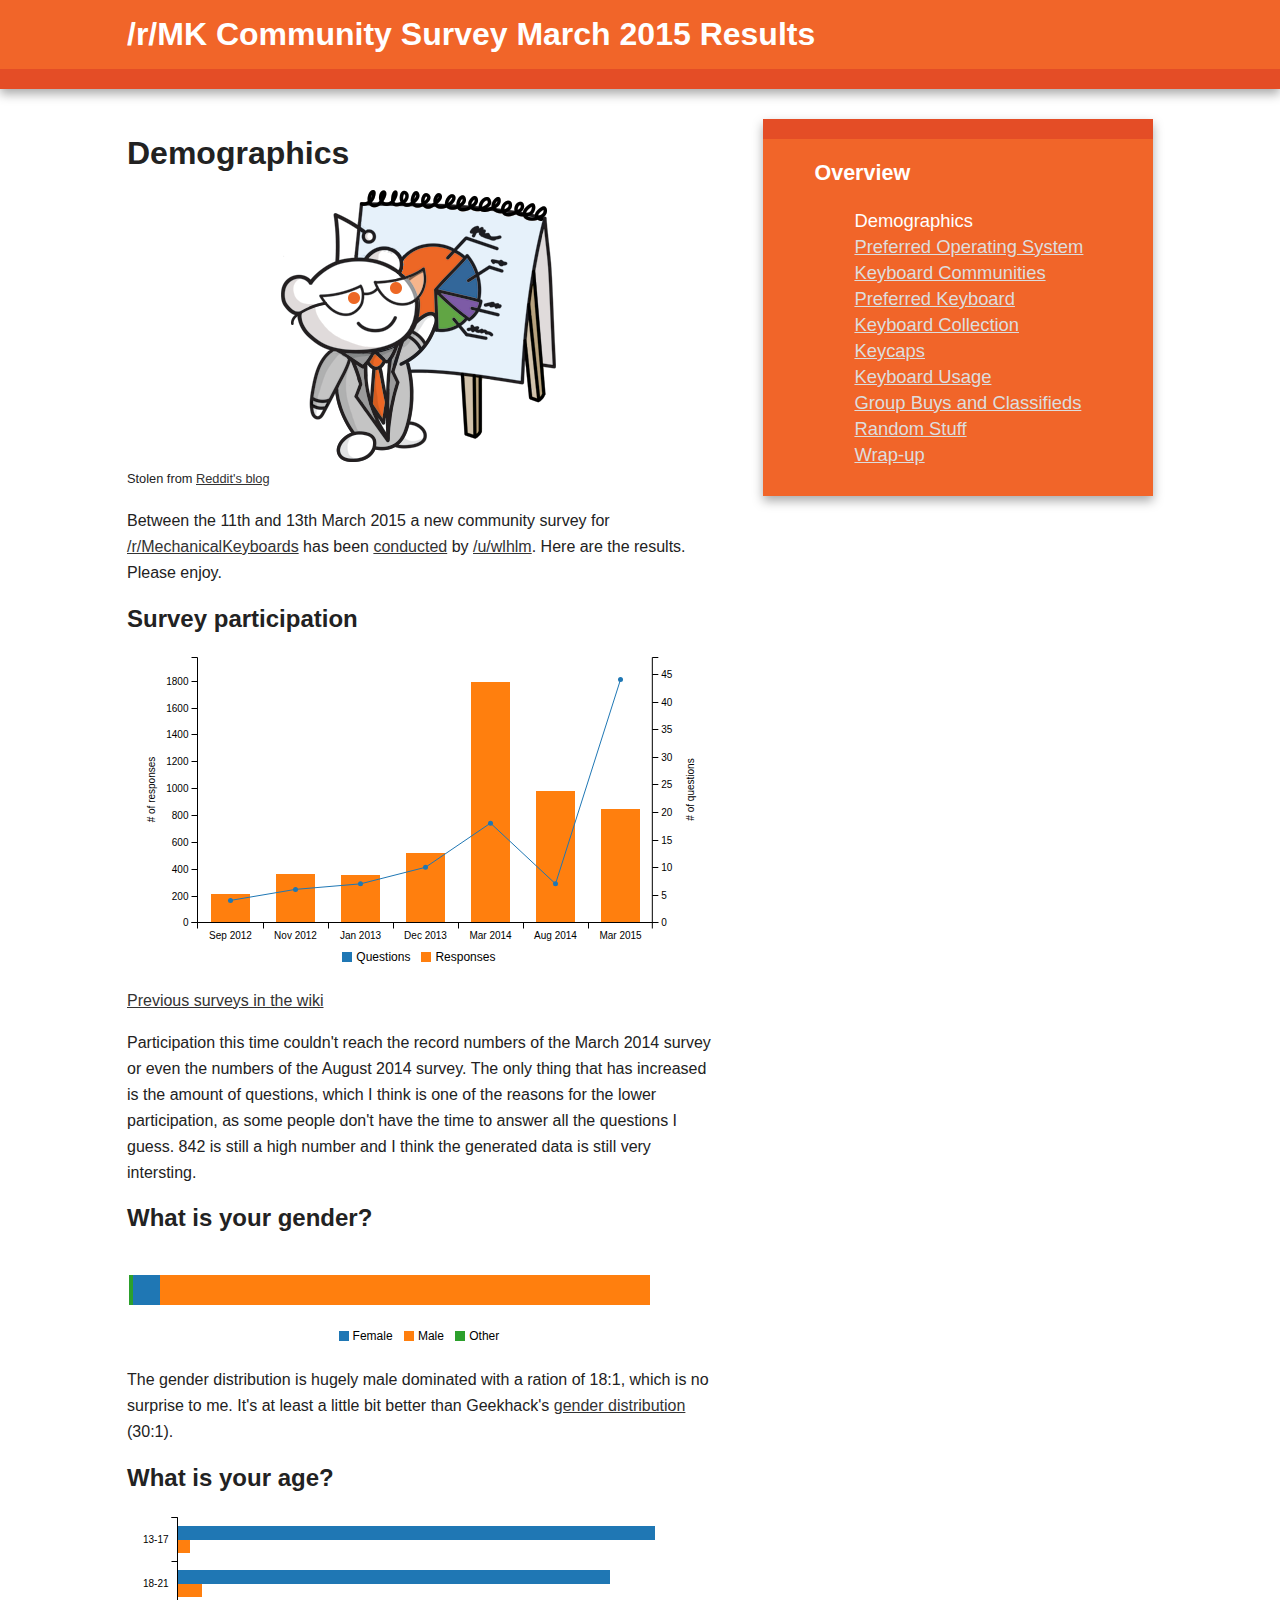
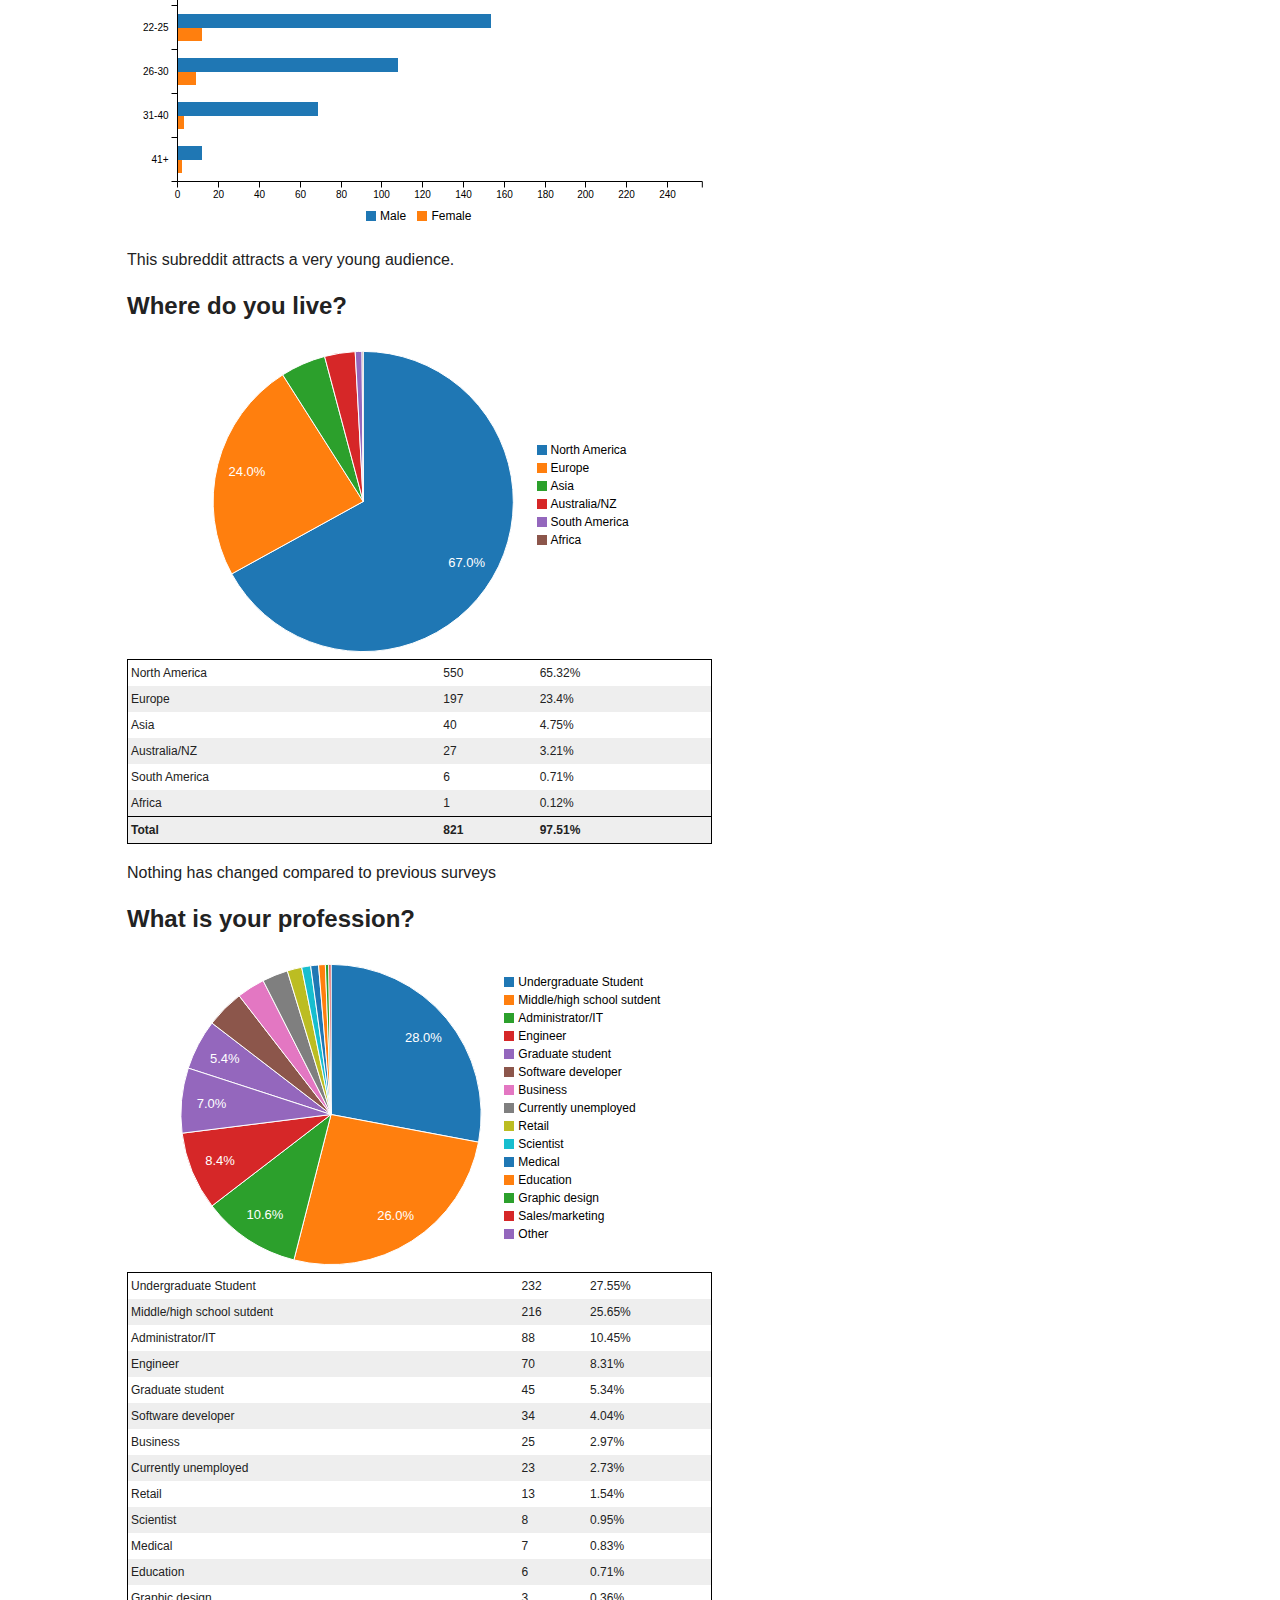
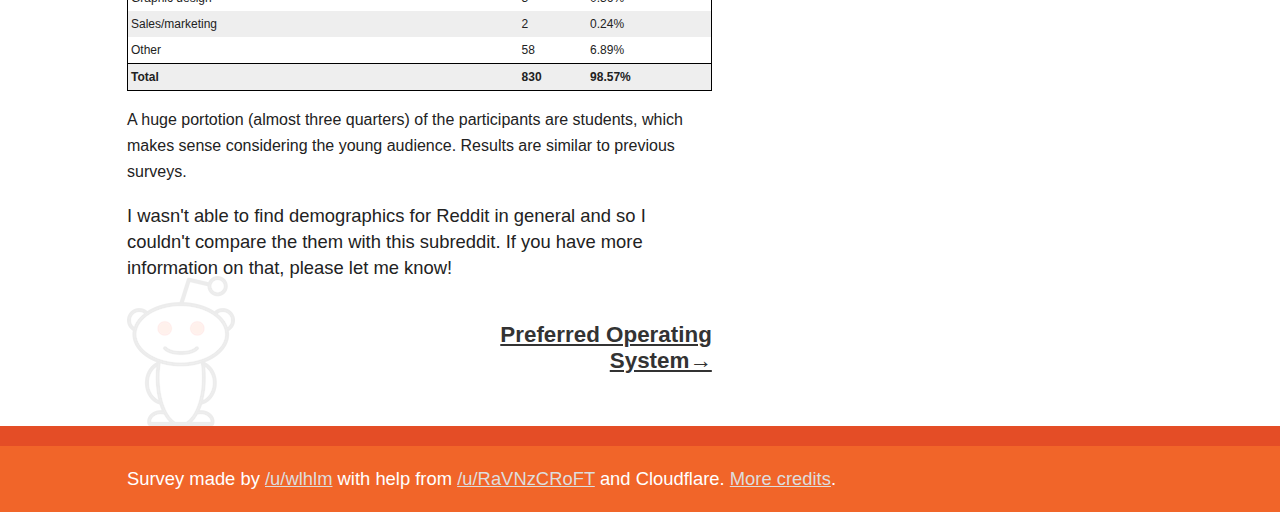
==== index.html @ 0d303335 "Demographics: Add image caption" ====
<!doctype html>
<!--[if lt IE 7]>      <html class="no-js lt-ie9 lt-ie8 lt-ie7" lang=""> <![endif]-->
<!--[if IE 7]>         <html class="no-js lt-ie9 lt-ie8" lang=""> <![endif]-->
<!--[if IE 8]>         <html class="no-js lt-ie9" lang=""> <![endif]-->
<!--[if gt IE 8]><!--> <html class="no-js" lang=""> <!--<![endif]-->
    <head>
        <meta charset="utf-8">
        <meta http-equiv="X-UA-Compatible" content="IE=edge,chrome=1">
        <title>Demographics | /r/MechanicalKeyboards Community Survey March 2015 Results</title>
        <meta name="description" content="">
        <meta name="viewport" content="width=device-width, initial-scale=1">

        <link rel="stylesheet" href="css/normalize.min.css">
        <link rel="stylesheet" href="css/main.css">
		<link rel="stylesheet" href="css/c3.css">

        <script src="js/vendor/modernizr-2.8.3-respond-1.4.2.min.js"></script>
        <script src="js/vendor/d3.min.js"></script>
        <script src="js/vendor/c3.min.js"></script>
    </head>
    <body>
        <!--[if lt IE 8]>
            <p class="browserupgrade">You are using an <strong>outdated</strong> browser. Please <a href="http://browsehappy.com/">upgrade your browser</a> to improve your experience.</p>
        <![endif]-->

        <div class="header-container">
            <header class="wrapper clearfix">
                <h1 class="title">/r/MK Community Survey March 2015 Results</h1>
 <!--               <nav>
                    <ul>
                        <li><a href="#">Demographics</a></li>
                        <li><a href="#">Preferred Operating System</a></li>
                        <li><a href="#">Keyboard Communities</a></li>
                    </ul>
					</nav>-->
            </header>
        </div>

        <div class="main-container">
            <div class="main wrapper clearfix">

                <article>
                    <header>
                        <h1>Demographics</h1>
						<img id="intro" alt="Reddit survey" src="img/survey.png" />
						<small>Stolen from <a href="http://www.redditblog.com/2014/12/help-us-make-reddit-better-by-taking.html">Reddit's blog</a></small>
						<p>Between the 11th and 13th March 2015 a new community survey for <a href="https://www.reddit.com/r/MechanicalKeyboards/">/r/MechanicalKeyboards</a> has been <a href="https://www.reddit.com/r/MechanicalKeyboards/comments/2ypwa2/march_2015_survey_who_are_the_awesome_people/">conducted</a> by <a href="https://www.reddit.com/user/wlhlm/">/u/wlhlm</a>. Here are the results. Please enjoy.
                    </header>
                    <section>
                        <h2>Survey participation</h2>
						<div id="participation"></div>
						<p><a href="https://www.reddit.com/r/MechanicalKeyboards/wiki/subscriber_polls">Previous surveys in the wiki</a></p>
						<p>Participation this time couldn't reach the record numbers of the March 2014 survey or even the numbers of the August 2014 survey. The only thing that has increased is the amount of questions, which I think is one of the reasons for the lower participation, as some people don't have the time to answer all the questions I guess. 842 is still a high number and I think the generated data is still very intersting.
                    </section>
                    <section>
						<h2>What is your gender?</h2>
						<div id="gender"></div>
						<p>The gender distribution is hugely male dominated with a ration of 18:1, which is no surprise to me. It's at least a little bit better than Geekhack's <a href="https://geekhack.org/index.php?action=stats">gender distribution</a> (30:1).</p>
					</section>
					<section>
						<h2>What is your age?</h2>
						<div id="age"></div>
						<p>This subreddit attracts a very young audience.</p>
					</section>
					<section>
						<h2>Where do you live?</h2>
						<div id="location"></div>
						<p>Nothing has changed compared to previous surveys</p>
					</section>
					</section>
						<h2>What is your profession?</h2>
						<div id="profession"></div>
						<p>A huge portotion (almost three quarters) of the participants are students, which makes sense considering the young audience. Results are similar to previous surveys.</p>
                    </section>
                    <footer>
						<p>I wasn't able to find demographics for Reddit in general and so I couldn't compare the them with this subreddit. If you have more information on that, please let me know!</p>
                    </footer>
					<div id="navigation" class="clearfix">
						<p id="navigationright"><a href="os.html">Preferred Operating System→</a></p>
					</div>
                </article>

                <aside id="side">
                    <h3>Overview</h3>
					<ul>
						<li>Demographics</li>
						<li><a href="os.html">Preferred Operating System</a></li>
						<li><a href="communities.html">Keyboard Communities</a></li>
						<li><a href="kb.html">Preferred Keyboard</a></li>
						<li><a href="collection.html">Keyboard Collection</a></li>
						<li><a href="caps.html">Keycaps</a></li>
						<li><a href="usage.html">Keyboard Usage</a></li>
						<li><a href="gb.html">Group Buys and Classifieds</a></li>
						<li><a href="stuff.html">Random Stuff</a></li>
						<li><a href="wrap.html">Wrap-up</a></li>
					</ul>
                </aside>

            </div> <!-- #main -->
        </div> <!-- #main-container -->

        <div class="footer-container">
            <footer class="wrapper">
				Survey made by <a href="https://www.reddit.com/user/wlhlm">/u/wlhlm</a> with help from <a href="https://www.reddit.com/user/RaVNzCRoFT">/u/RaVNzCRoFT</a> and Cloudflare. <a href="wrap.html">More credits</a>.
            </footer>
        </div>

        <script src="//ajax.googleapis.com/ajax/libs/jquery/1.11.2/jquery.min.js"></script>
        <script>window.jQuery || document.write('<script src="js/vendor/jquery-1.11.2.min.js"><\/script>')</script>

        <script src="js/main.js"></script>
		<script>
var participation_data = [
	['Questions', 4, 6, 7, 10, 18, 7, 44],
	['Responses', 210, 364, 354, 517, 1793, 980, 842]
];

var participation = add_chart("#participation", {
	data: {
		columns: participation_data,
		axes: {
			Questions: 'y2'
		},
		types: {
			Responses: 'bar'
		}
	},
	axis: {
		x: {
			type: 'category',
			categories: ['Sep 2012', 'Nov 2012', 'Jan 2013', 'Dec 2013', 'Mar 2014', 'Aug 2014', 'Mar 2015']
		},
		y: {
			label: {
				text: '# of responses',
				position: 'outer-middle'
			}
		},
		y2: {
			show: true,
			label: {
				text: '# of questions',
				position: 'outer-middle'
			}
		}
	}
}, false);

var gender_data = [
	['Female', 44],
	['Male', 790],
	['Other', 7]
];

var gender = add_chart("#gender", {
	data: {
		columns: gender_data,
		type: 'bar',
		groups: [
			['Female', 'Male', 'Other']
		]
	},
	axis: {
		rotated: true,
		x: {
			show: false
		},
		y: {
			show: false
		}
	},
	bar: {
		width: 30
	},
	size: {
		height: 100
	}
}, false);

var age = add_chart("#age", {
	bindto: '#age',
	data: {
		columns: [
			['Male', 234, 212, 154, 108, 69, 12],
			['Female', 6, 12, 12, 9, 3, 2]
		],
		type: 'bar'
	},
	axis: {
		rotated: true,
		x: {
			type: 'category',
			categories: ['13-17', '18-21', '22-25', '26-30', '31-40', '41+']
		}
	},
}, false);

var local_data = [
	['North America', 550],
	['Europe', 197],
	['Asia', 40],
	['Australia/NZ', 27],
	['South America', 6],
	['Africa', 1]
];

var local = add_chart("#location", {
	data: {
		columns: local_data,
		type: 'pie'
	},
	legend: {
		position: 'right'
	},
}, true);

var profession_data = [
	['Undergraduate Student', 232],
	['Middle/high school sutdent', 216],
	['Administrator/IT', 88],
	['Engineer', 70],
	['Graduate student', 45],
	['Software developer', 34],
	['Business', 25],
	['Currently unemployed', 23],
	['Retail', 13],
	['Scientist', 8],
	['Medical', 7],
	['Education', 6],
	['Graphic design', 3],
	['Sales/marketing', 2],
	['Other', 58]
];

var profession = add_chart("#profession", {
	data: {
		columns: profession_data,
		type: 'pie'
	},
	legend: {
		position: 'right'
	}
}, true);
		</script>
    </body>
</html>
---- css/main.css ----
/*! HTML5 Boilerplate v5.0 | MIT License | http://h5bp.com/ */

html {
    color: #222;
    font-size: 1em;
    line-height: 1.4;
}

::-moz-selection {
    background: #b3d4fc;
    text-shadow: none;
}

::selection {
    background: #b3d4fc;
    text-shadow: none;
}

hr {
    display: block;
    height: 1px;
    border: 0;
    border-top: 1px solid #ccc;
    margin: 1em 0;
    padding: 0;
}

audio,
canvas,
iframe,
img,
svg,
video {
    vertical-align: middle;
}

fieldset {
    border: 0;
    margin: 0;
    padding: 0;
}

textarea {
    resize: vertical;
}

.browserupgrade {
    margin: 0.2em 0;
    background: #ccc;
    color: #000;
    padding: 0.2em 0;
}


/* ===== Initializr Styles ==================================================
   Author: Jonathan Verrecchia - verekia.com/initializr/responsive-template
   ========================================================================== */

body {
    font: 16px/26px Helvetica, Helvetica Neue, Arial;
}

.wrapper {
    width: 90%;
    margin: 0 5%;
}

/* ===================
    ALL: Orange Theme
   =================== */

.header-container {
    border-bottom: 20px solid #e44d26;
}

.footer-container,
.main aside {
    border-top: 20px solid #e44d26;
}

.header-container,
.footer-container,
.main aside {
    background: #f16529;
}

.title {
    color: white;
}

/* ==============
    MOBILE: Menu
   ============== */

nav ul {
    margin: 0;
    padding: 0;
    list-style-type: none;
}

nav a {
    display: block;
    margin-bottom: 10px;
    padding: 15px 0;

    text-align: center;
    text-decoration: none;
    font-weight: bold;

    color: white;
    background: #e44d26;
}

nav a:hover,
nav a:visited {
    color: white;
}

nav a:hover {
    text-decoration: underline;
}

/* ==============
    MOBILE: Main
   ============== */

.main {
    padding: 30px 0;
}

.main article h1 {
    font-size: 2em;
}

.main aside {
    color: white;
    padding: 0px 5% 10px;
}

.footer-container footer {
    color: white;
    padding: 20px 0;
}

/* ===============
    ALL: IE Fixes
   =============== */

.ie7 .title {
    padding-top: 20px;
}

/* ==========================================================================
   Author's custom styles
   ========================================================================== */

.legendtbl {
	width: 100%;
	border: 1px #000000 solid;
}

.legendtbl td {
	padding: 0px 3px;
}

.legendtbl tr:nth-child(even) {
	background-color: #eeeeee;
}

.legendtbl tr:hover {
	background-color: #B0B7FF;
}

.legendtbl tr:last-child {
	background-color: #eeeeee;
	border-top: 1px #000000 solid;
	font-weight: bold;
}

.legendtbl tr {
	background-size: 10px 10px;
}

aside a:link, footer a:link, aside a:visited, footer a:visited {
	color: #dddddd;
}

aside a:hover, footer a:hover, aside a:active, footer a:active {
	color: #cccccc;
}

aside a:focus, footer a:focus {
	color: #ff0000;
}

aside, footer {
	font-size: 115%;
}

a:link {
	color: #333333;
}

a:focus {
	color #ff0000;
}

#navigationleft {
	float: left;
	width: 50%;
	text-align: left;
}

#navigationright {
	float: right;
	width: 50%;
	text-align: right;
}

#navigation {
	font-weight: bold;
	font-size: 140%;
}

.main {
	background-image: url(../img/snoo.png);
	background-repeat: no-repeat;
	background-position: left bottom;
}

#mon {
	background-image: url(../img/doge.png);
}

img {
	width: 100%;
}

img#intro {
	width: auto;
	display: block;
	margin-left: auto;
	margin-right: auto;
}

/* ==========================================================================
   Media Queries
   ========================================================================== */

@media only screen and (min-width: 480px) {

/* ====================
    INTERMEDIATE: Menu
   ==================== */

    nav a {
        float: left;
        width: 27%;
        margin: 0 1.7%;
        padding: 25px 2%;
        margin-bottom: 0;
    }

    nav li:first-child a {
        margin-left: 0;
    }

    nav li:last-child a {
        margin-right: 0;
    }

/* ========================
    INTERMEDIATE: IE Fixes
   ======================== */

    nav ul li {
        display: inline;
    }

    .oldie nav a {
        margin: 0 0.7%;
    }
}

@media only screen and (min-width: 768px) {

/* ====================
    WIDE: CSS3 Effects
   ==================== */

    .header-container,
    .main aside {
        -webkit-box-shadow: 0 5px 10px #aaa;
           -moz-box-shadow: 0 5px 10px #aaa;
                box-shadow: 0 5px 10px #aaa;
    }

/* ============
    WIDE: Menu
   ============ */

    .title {
        float: left;
    }

    nav {
        float: right;
        width: 38%;
    }

/* ============
    WIDE: Main
   ============ */

    .main article {
        float: left;
        width: 57%;
    }

    .main aside {
        float: right;
        width: 28%;
    }
}

@media only screen and (min-width: 1140px) {

/* ===============
    Maximal Width
   =============== */

    .wrapper {
        width: 1026px; /* 1140px - 10% for margins */
        margin: 0 auto;
    }
}

/* ==========================================================================
   Helper classes
   ========================================================================== */

.hidden {
    display: none !important;
    visibility: hidden;
}

.visuallyhidden {
    border: 0;
    clip: rect(0 0 0 0);
    height: 1px;
    margin: -1px;
    overflow: hidden;
    padding: 0;
    position: absolute;
    width: 1px;
}

.visuallyhidden.focusable:active,
.visuallyhidden.focusable:focus {
    clip: auto;
    height: auto;
    margin: 0;
    overflow: visible;
    position: static;
    width: auto;
}

.invisible {
    visibility: hidden;
}

.clearfix:before,
.clearfix:after {
    content: " ";
    display: table;
}

.clearfix:after {
    clear: both;
}

.clearfix {
    *zoom: 1;
}

aside li {
	list-style-type: none;
}

/* ==========================================================================
   Print styles
   ========================================================================== */

@media print {
    *,
    *:before,
    *:after {
        background: transparent !important;
        color: #000 !important;
        box-shadow: none !important;
        text-shadow: none !important;
    }

    a,
    a:visited {
        text-decoration: underline;
    }

    a[href]:after {
        content: " (" attr(href) ")";
    }

    abbr[title]:after {
        content: " (" attr(title) ")";
    }

    a[href^="#"]:after,
    a[href^="javascript:"]:after {
        content: "";
    }

    pre,
    blockquote {
        border: 1px solid #999;
        page-break-inside: avoid;
    }

    thead {
        display: table-header-group;
    }

    tr,
    img {
        page-break-inside: avoid;
    }

    img {
        max-width: 100% !important;
    }

    p,
    h2,
    h3 {
        orphans: 3;
        widows: 3;
    }

    h2,
    h3 {
        page-break-after: avoid;
    }
}
---- css/c3.css ----
/*-- Chart --*/
.c3 svg {
  font: 10px sans-serif; }

.c3 path, .c3 line {
  fill: none;
  stroke: #000; }

.c3 text {
  -webkit-user-select: none;
  -moz-user-select: none;
  user-select: none; }

.c3-legend-item-tile, .c3-xgrid-focus, .c3-ygrid, .c3-event-rect, .c3-bars path {
  shape-rendering: crispEdges; }

.c3-chart-arc path {
  stroke: #fff; }

.c3-chart-arc text {
  fill: #fff;
  font-size: 13px; }

/*-- Axis --*/
/*-- Grid --*/
.c3-grid line {
  stroke: #aaa; }

.c3-grid text {
  fill: #aaa; }

.c3-xgrid, .c3-ygrid {
  stroke-dasharray: 3 3; }

/*-- Text on Chart --*/
.c3-text.c3-empty {
  fill: #808080;
  font-size: 2em; }

/*-- Line --*/
.c3-line {
  stroke-width: 1px; }

/*-- Point --*/
.c3-circle._expanded_ {
  stroke-width: 1px;
  stroke: white; }

.c3-selected-circle {
  fill: white;
  stroke-width: 2px; }

/*-- Bar --*/
.c3-bar {
  stroke-width: 0; }

.c3-bar._expanded_ {
  fill-opacity: 0.75; }

/*-- Focus --*/
.c3-target.c3-focused {
  opacity: 1; }

.c3-target.c3-focused path.c3-line, .c3-target.c3-focused path.c3-step {
  stroke-width: 2px; }

.c3-target.c3-defocused {
  opacity: 0.3 !important; }

/*-- Region --*/
.c3-region {
  fill: steelblue;
  fill-opacity: 0.1; }

/*-- Brush --*/
.c3-brush .extent {
  fill-opacity: 0.1; }

/*-- Select - Drag --*/
/*-- Legend --*/
.c3-legend-item {
  font-size: 12px; }

.c3-legend-item-hidden {
  opacity: 0.15; }

.c3-legend-background {
  opacity: 0.75;
  fill: white;
  stroke: lightgray;
  stroke-width: 1; }

/*-- Tooltip --*/
.c3-tooltip-container {
  z-index: 10; }

.c3-tooltip {
  border-collapse: collapse;
  border-spacing: 0;
  background-color: #fff;
  empty-cells: show;
  -webkit-box-shadow: 7px 7px 12px -9px #777777;
  -moz-box-shadow: 7px 7px 12px -9px #777777;
  box-shadow: 7px 7px 12px -9px #777777;
  opacity: 0.9; }

.c3-tooltip tr {
  border: 1px solid #CCC; }

.c3-tooltip th {
  background-color: #aaa;
  font-size: 14px;
  padding: 2px 5px;
  text-align: left;
  color: #FFF; }

.c3-tooltip td {
  font-size: 13px;
  padding: 3px 6px;
  background-color: #fff;
  border-left: 1px dotted #999; }

.c3-tooltip td > span {
  display: inline-block;
  width: 10px;
  height: 10px;
  margin-right: 6px; }

.c3-tooltip td.value {
  text-align: right; }

/*-- Area --*/
.c3-area {
  stroke-width: 0;
  opacity: 0.2; }

/*-- Arc --*/
.c3-chart-arcs-title {
  dominant-baseline: middle;
  font-size: 1.3em; }

.c3-chart-arcs .c3-chart-arcs-background {
  fill: #e0e0e0;
  stroke: none; }

.c3-chart-arcs .c3-chart-arcs-gauge-unit {
  fill: #000;
  font-size: 16px; }

.c3-chart-arcs .c3-chart-arcs-gauge-max {
  fill: #777; }

.c3-chart-arcs .c3-chart-arcs-gauge-min {
  fill: #777; }

.c3-chart-arc .c3-gauge-value {
  fill: #000;
  /*  font-size: 28px !important;*/ }
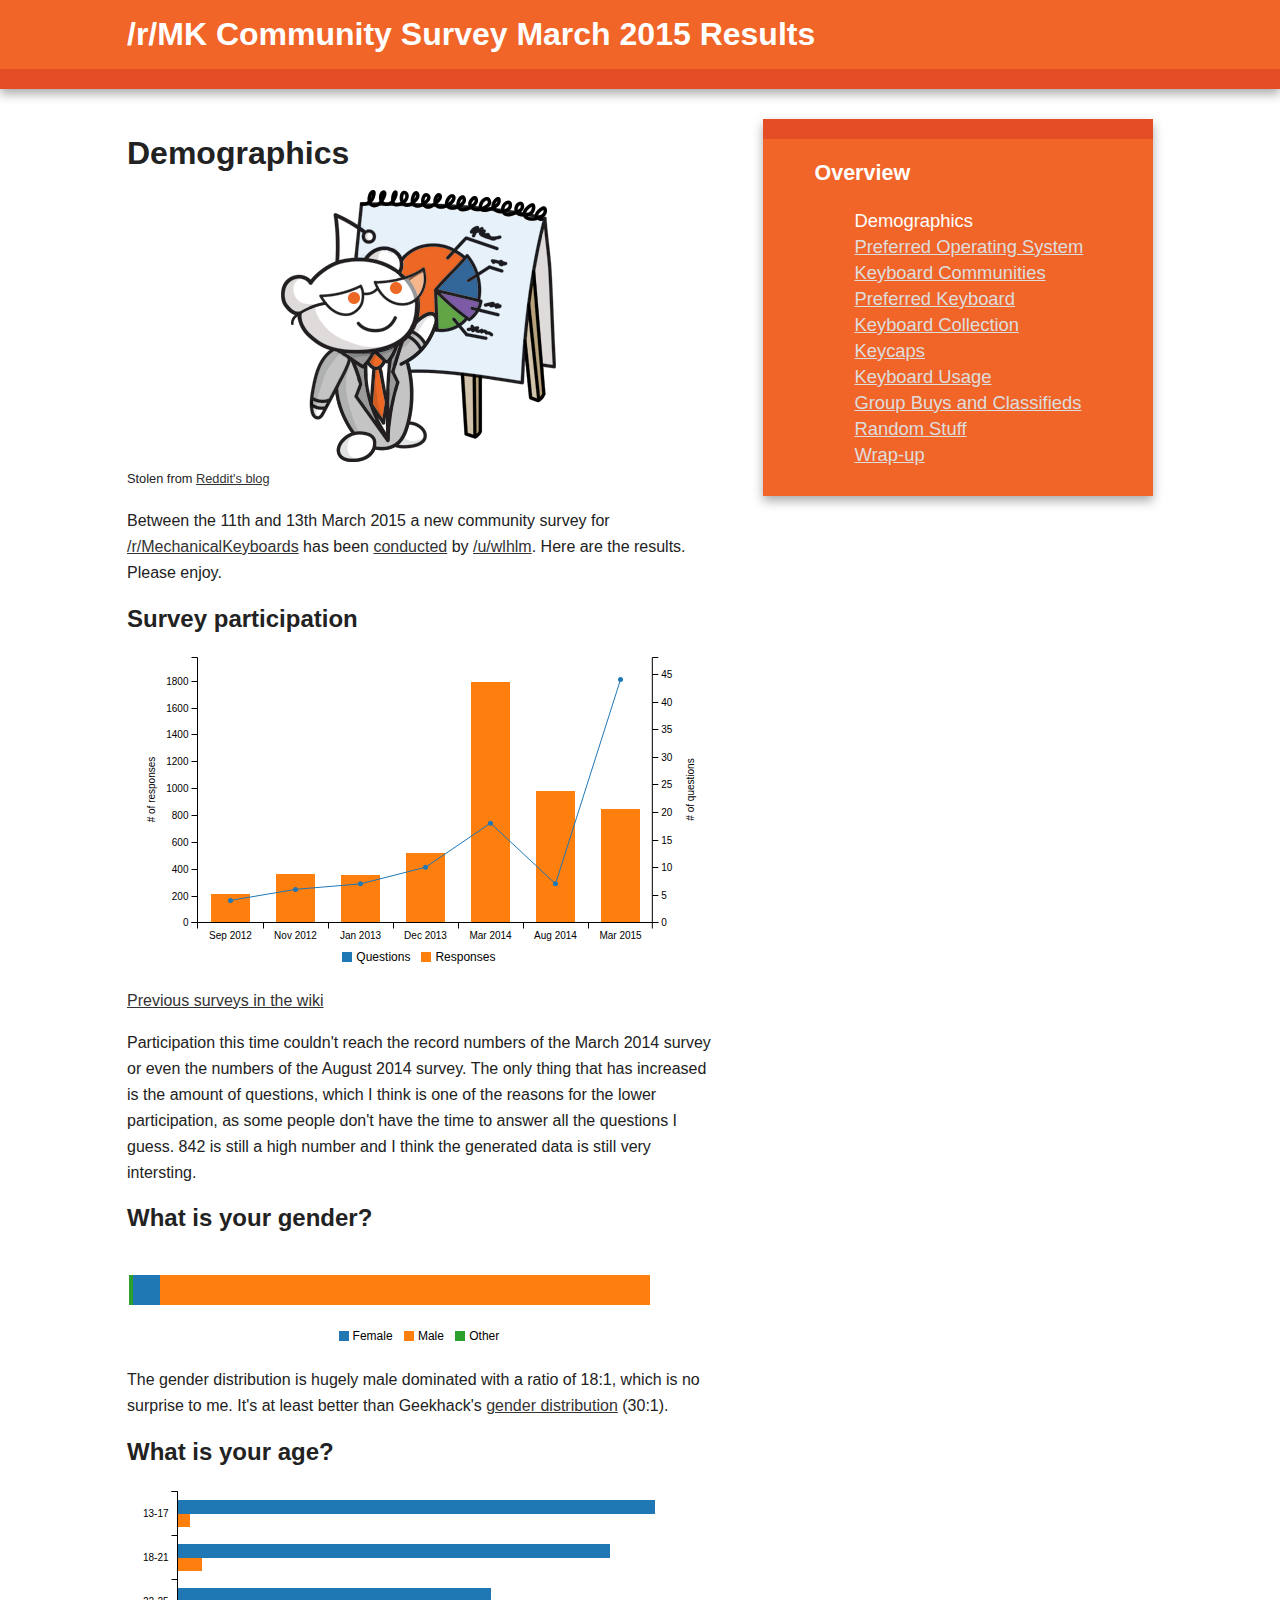
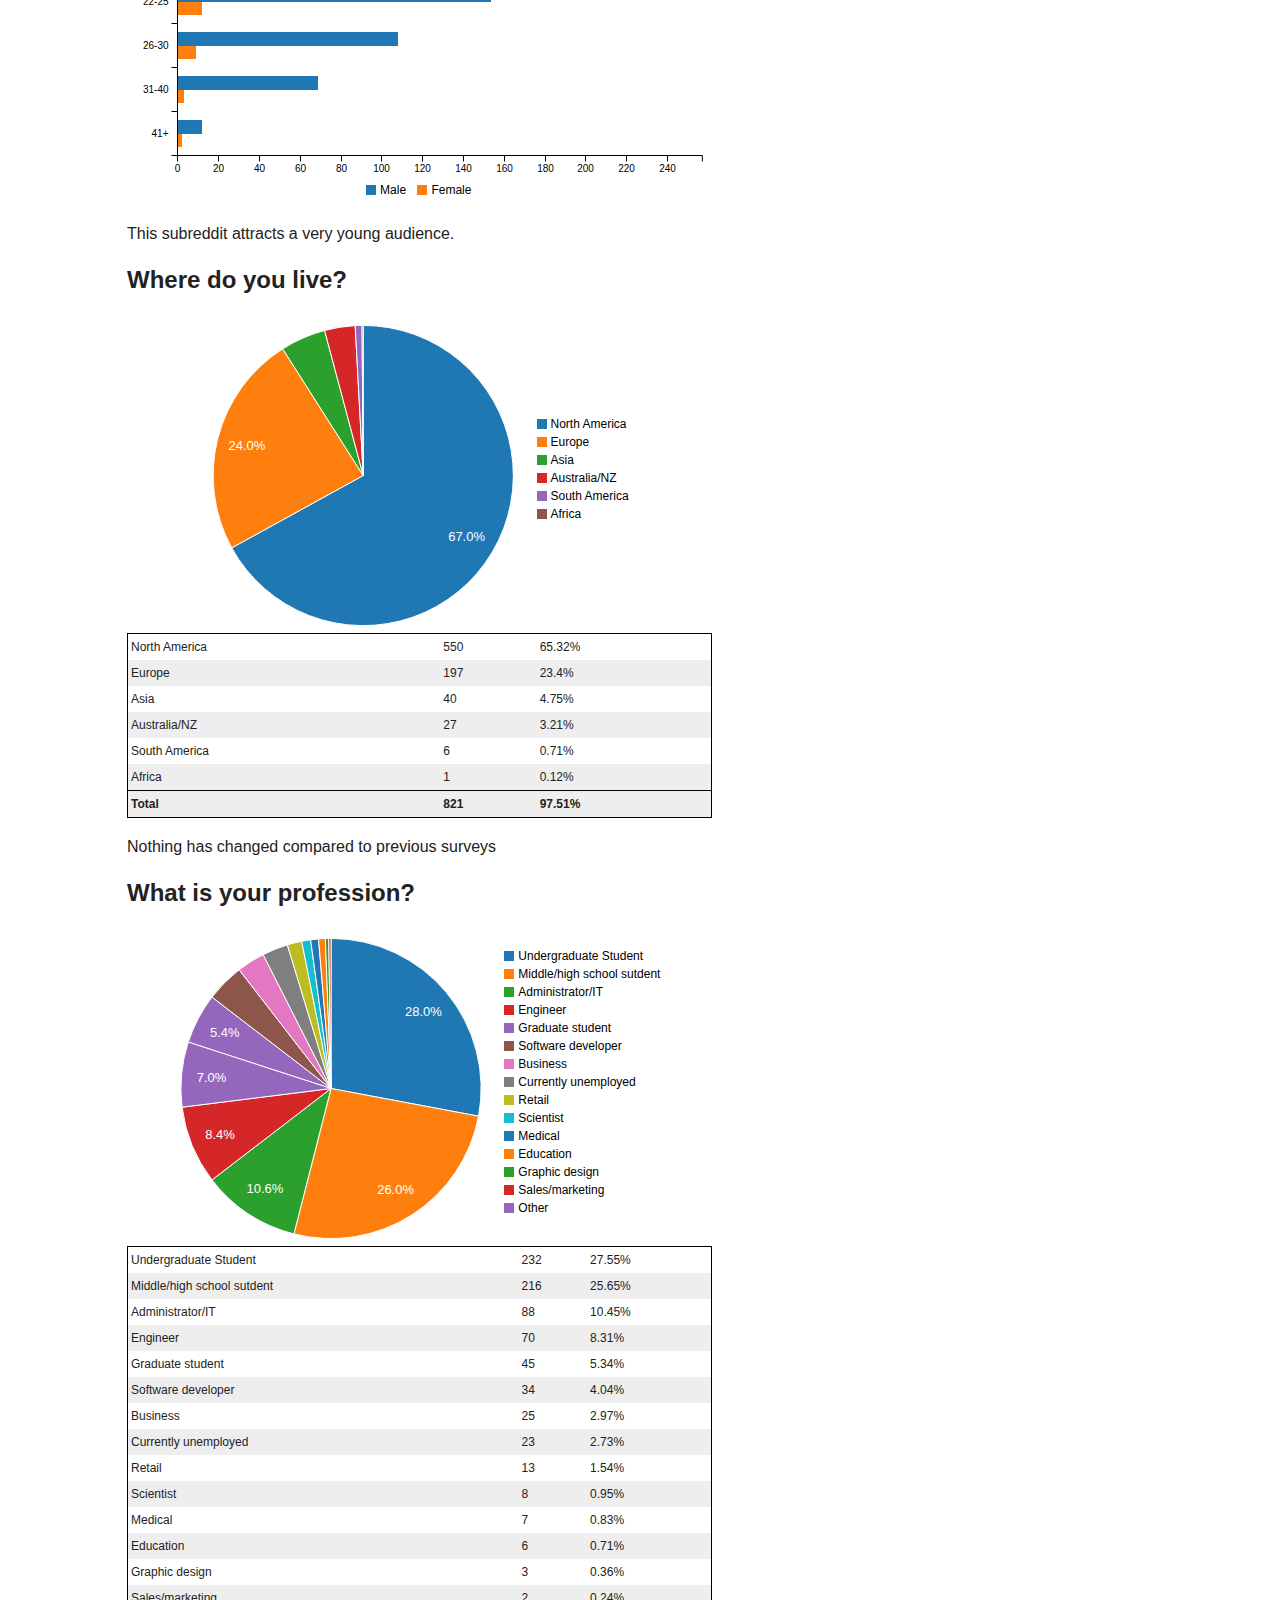
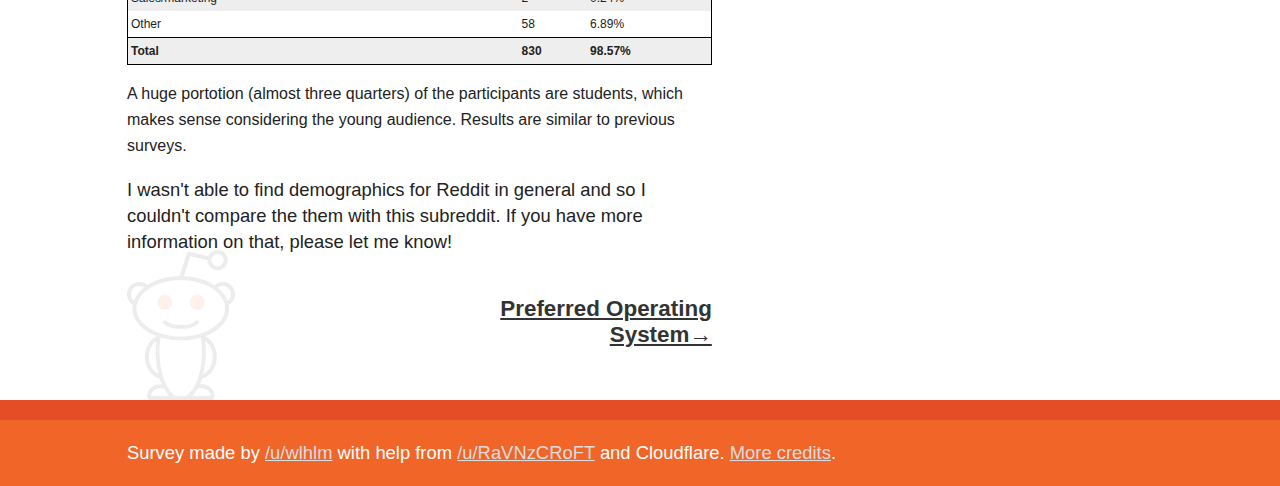
==== commit cb70af90: "Demographics: Fix typo" ====
--- a/index.html
+++ b/index.html
@@ -55,7 +55,7 @@
                     <section>
 						<h2>What is your gender?</h2>
 						<div id="gender"></div>
-						<p>The gender distribution is hugely male dominated with a ration of 18:1, which is no surprise to me. It's at least a little bit better than Geekhack's <a href="https://geekhack.org/index.php?action=stats">gender distribution</a> (30:1).</p>
+						<p>The gender distribution is hugely male dominated with a ratio of 18:1, which is no surprise to me. It's at least better than Geekhack's <a href="https://geekhack.org/index.php?action=stats">gender distribution</a> (30:1).</p>
 					</section>
 					<section>
 						<h2>What is your age?</h2>
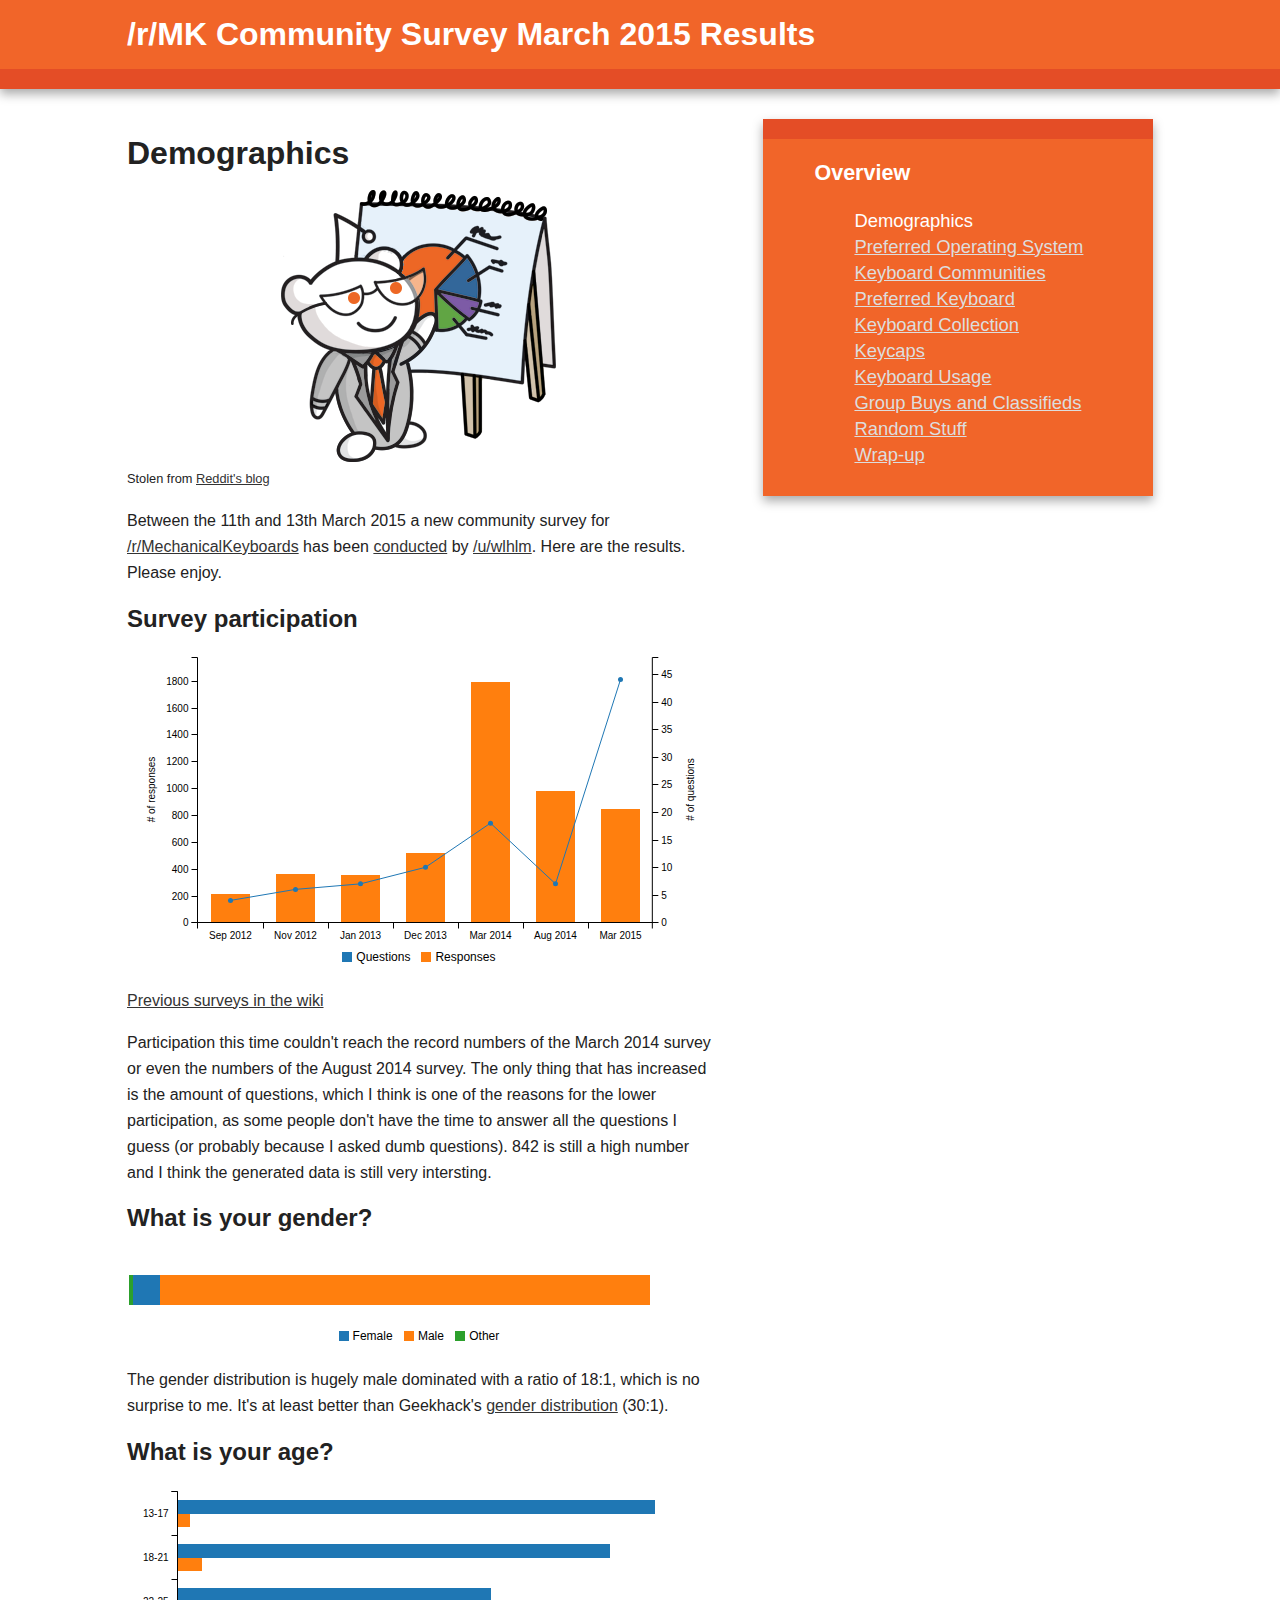
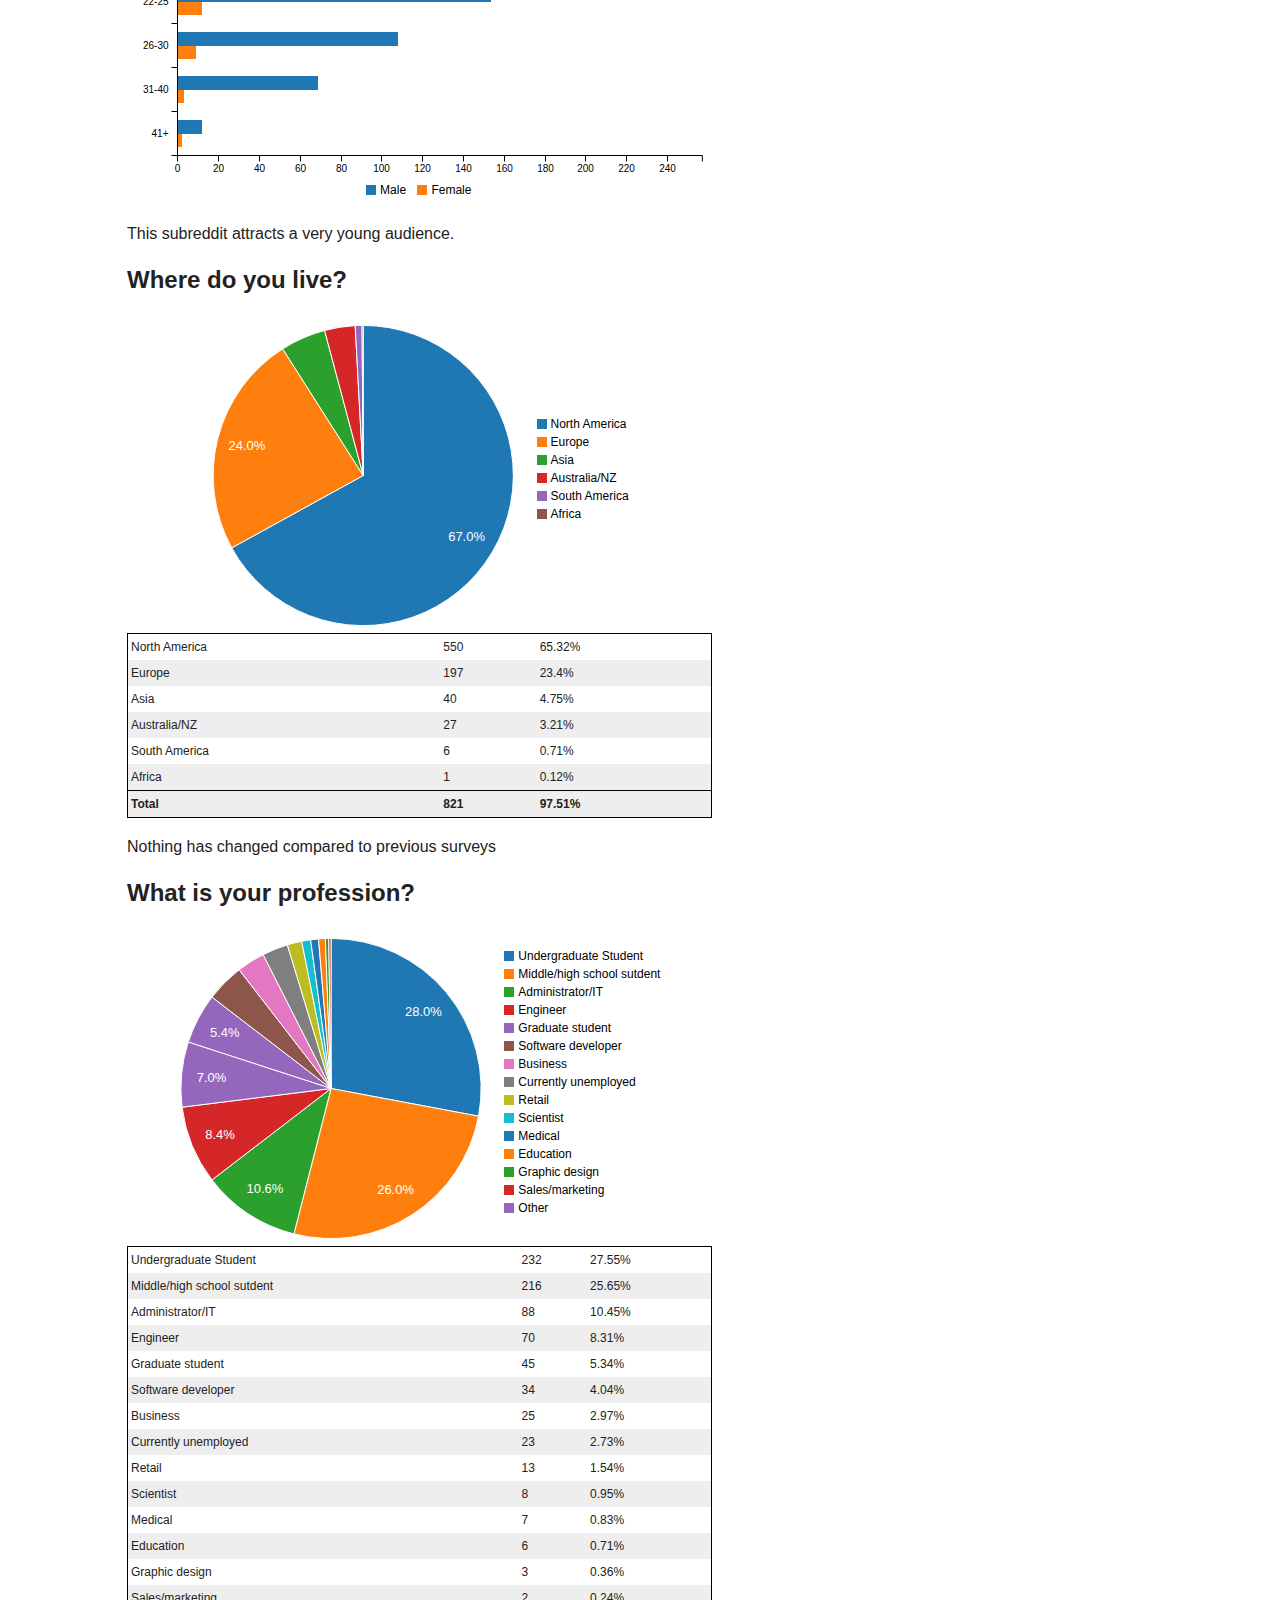
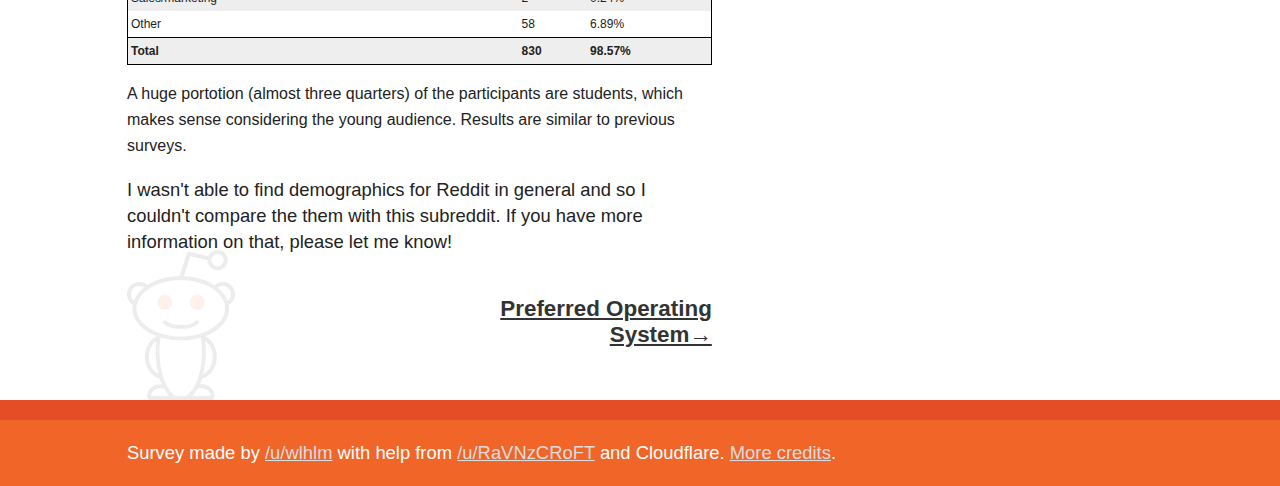
==== commit 3446cbfd: "Demographics: Add comment" ====
--- a/index.html
+++ b/index.html
@@ -50,7 +50,7 @@
                         <h2>Survey participation</h2>
 						<div id="participation"></div>
 						<p><a href="https://www.reddit.com/r/MechanicalKeyboards/wiki/subscriber_polls">Previous surveys in the wiki</a></p>
-						<p>Participation this time couldn't reach the record numbers of the March 2014 survey or even the numbers of the August 2014 survey. The only thing that has increased is the amount of questions, which I think is one of the reasons for the lower participation, as some people don't have the time to answer all the questions I guess. 842 is still a high number and I think the generated data is still very intersting.
+						<p>Participation this time couldn't reach the record numbers of the March 2014 survey or even the numbers of the August 2014 survey. The only thing that has increased is the amount of questions, which I think is one of the reasons for the lower participation, as some people don't have the time to answer all the questions I guess (or probably because I asked dumb questions). 842 is still a high number and I think the generated data is still very intersting.
                     </section>
                     <section>
 						<h2>What is your gender?</h2>
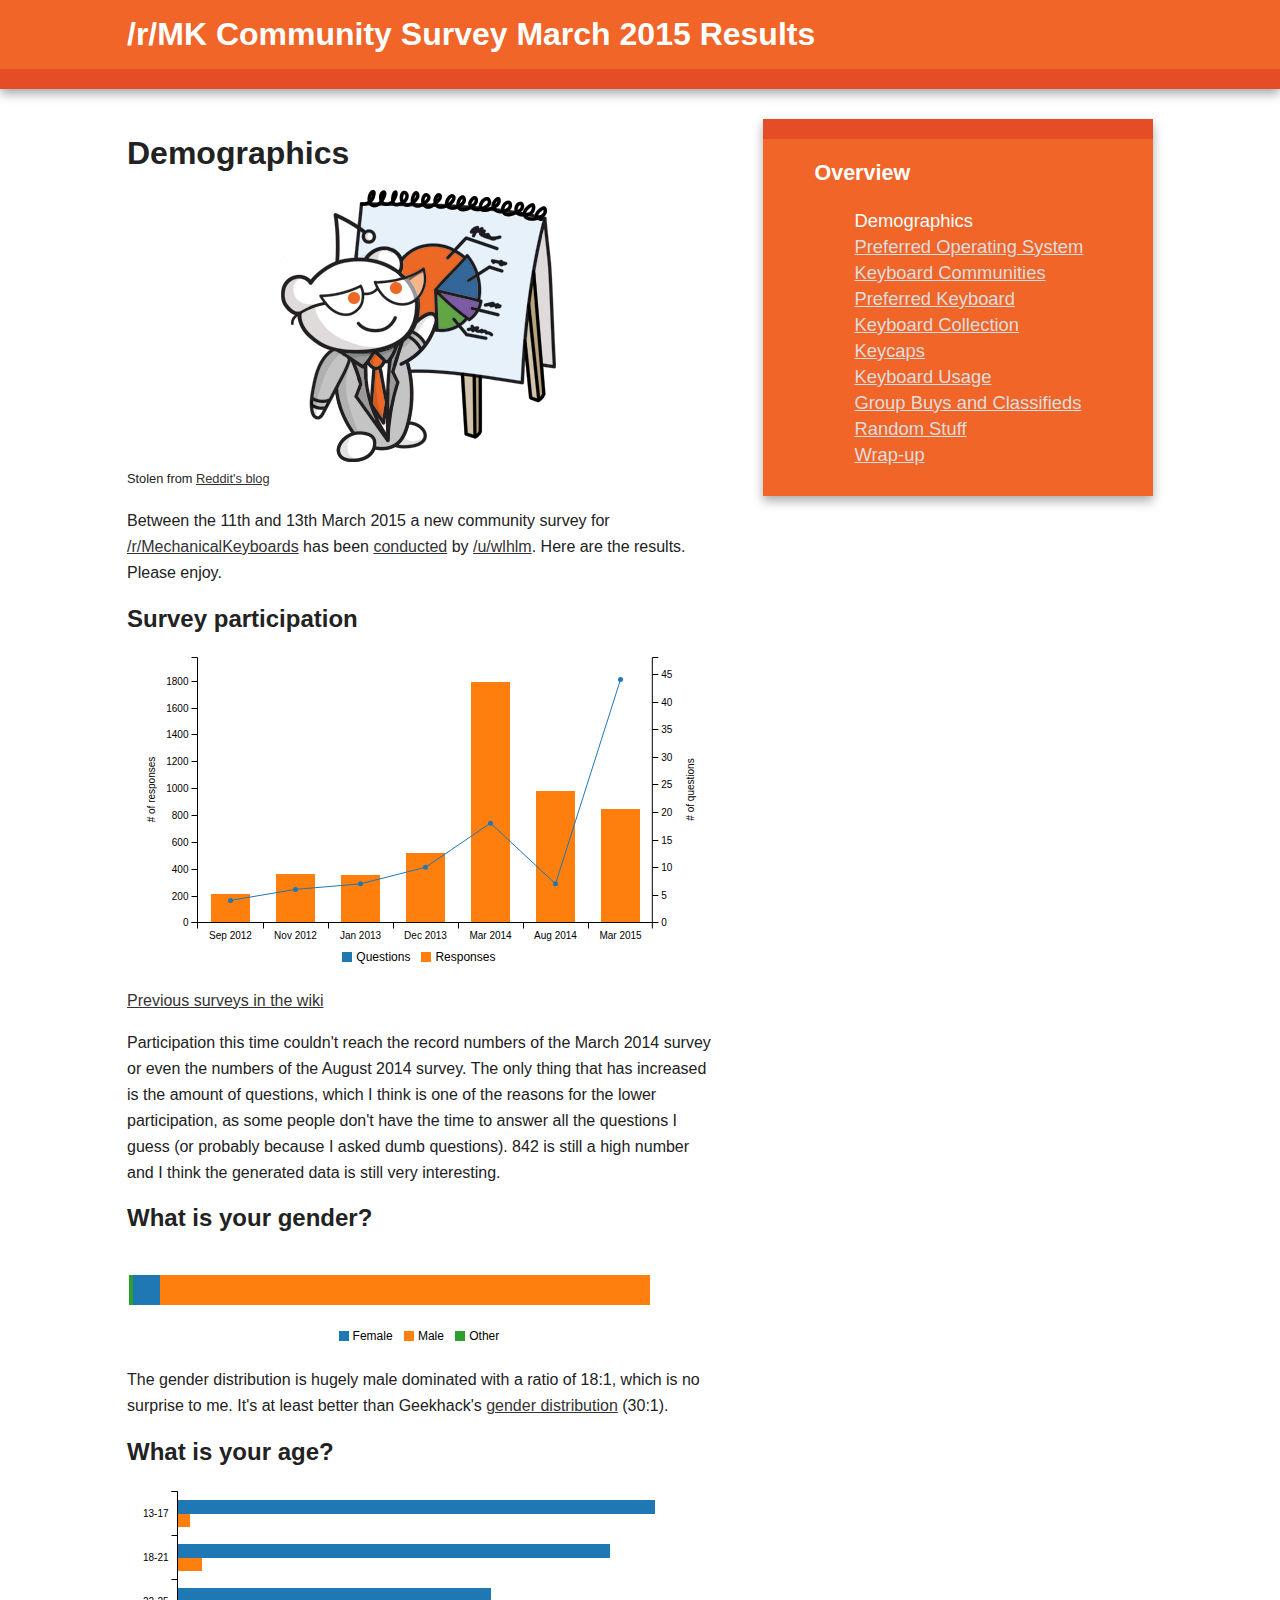
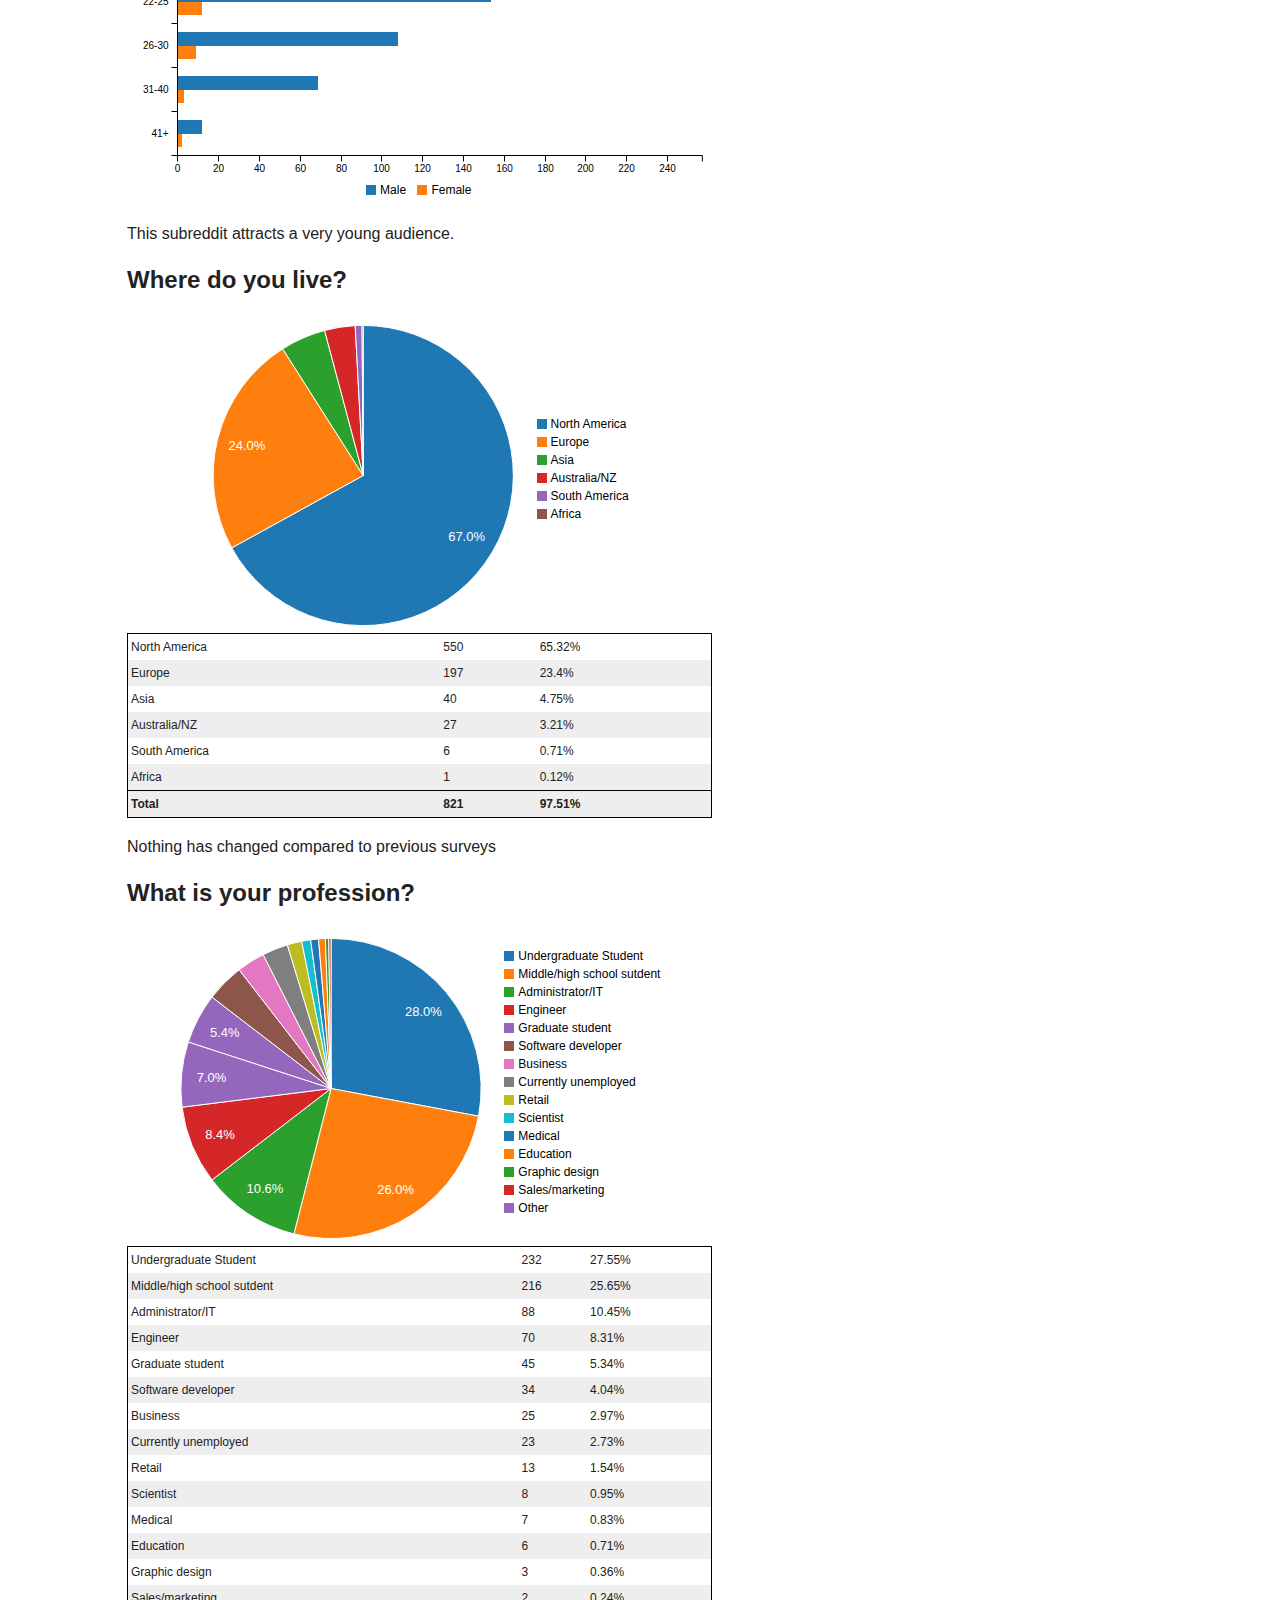
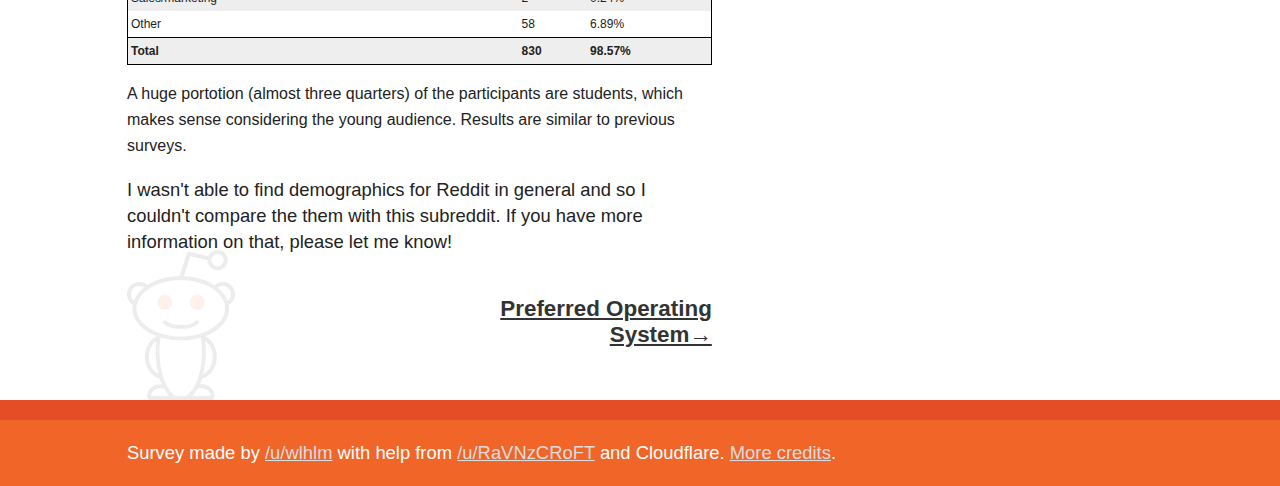
==== commit 0cb5f2aa: "Demographics: Fix typo" ====
--- a/index.html
+++ b/index.html
@@ -50,7 +50,7 @@
                         <h2>Survey participation</h2>
 						<div id="participation"></div>
 						<p><a href="https://www.reddit.com/r/MechanicalKeyboards/wiki/subscriber_polls">Previous surveys in the wiki</a></p>
-						<p>Participation this time couldn't reach the record numbers of the March 2014 survey or even the numbers of the August 2014 survey. The only thing that has increased is the amount of questions, which I think is one of the reasons for the lower participation, as some people don't have the time to answer all the questions I guess (or probably because I asked dumb questions). 842 is still a high number and I think the generated data is still very intersting.
+						<p>Participation this time couldn't reach the record numbers of the March 2014 survey or even the numbers of the August 2014 survey. The only thing that has increased is the amount of questions, which I think is one of the reasons for the lower participation, as some people don't have the time to answer all the questions I guess (or probably because I asked dumb questions). 842 is still a high number and I think the generated data is still very interesting.
                     </section>
                     <section>
 						<h2>What is your gender?</h2>
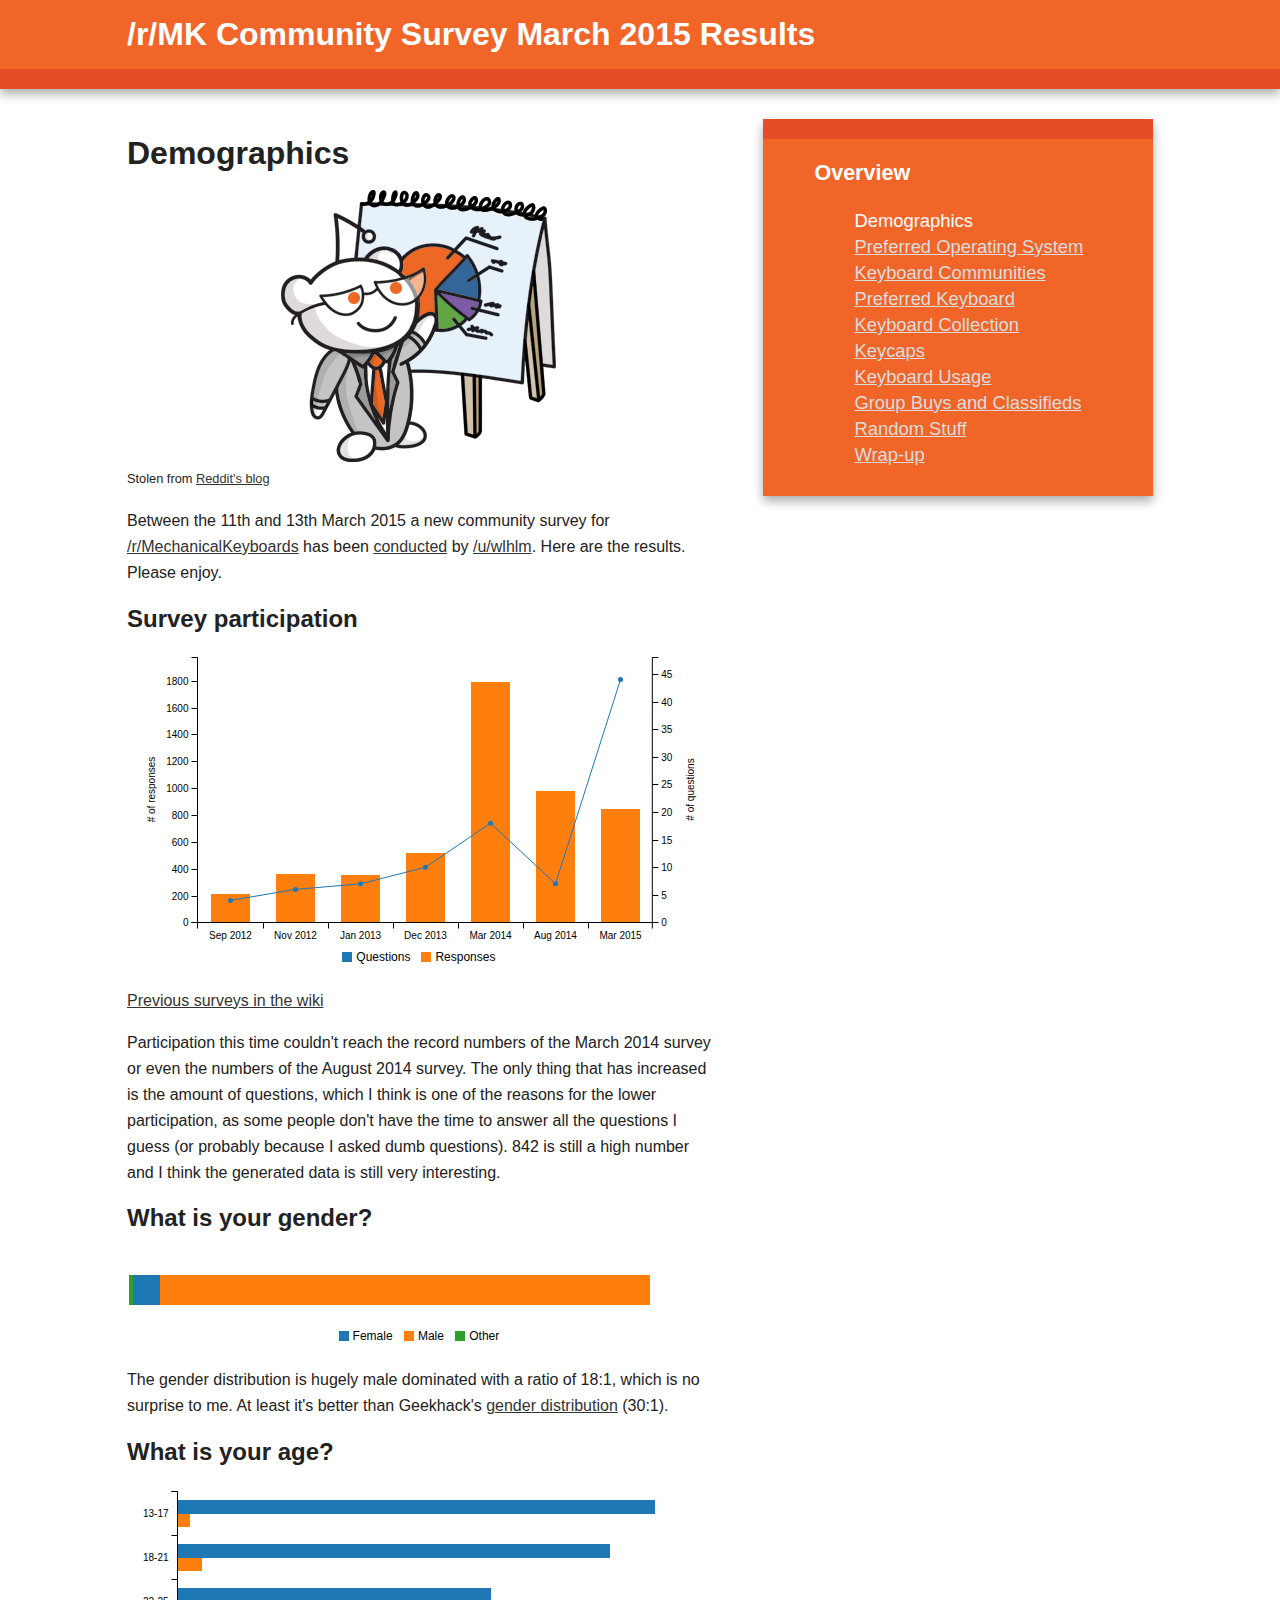
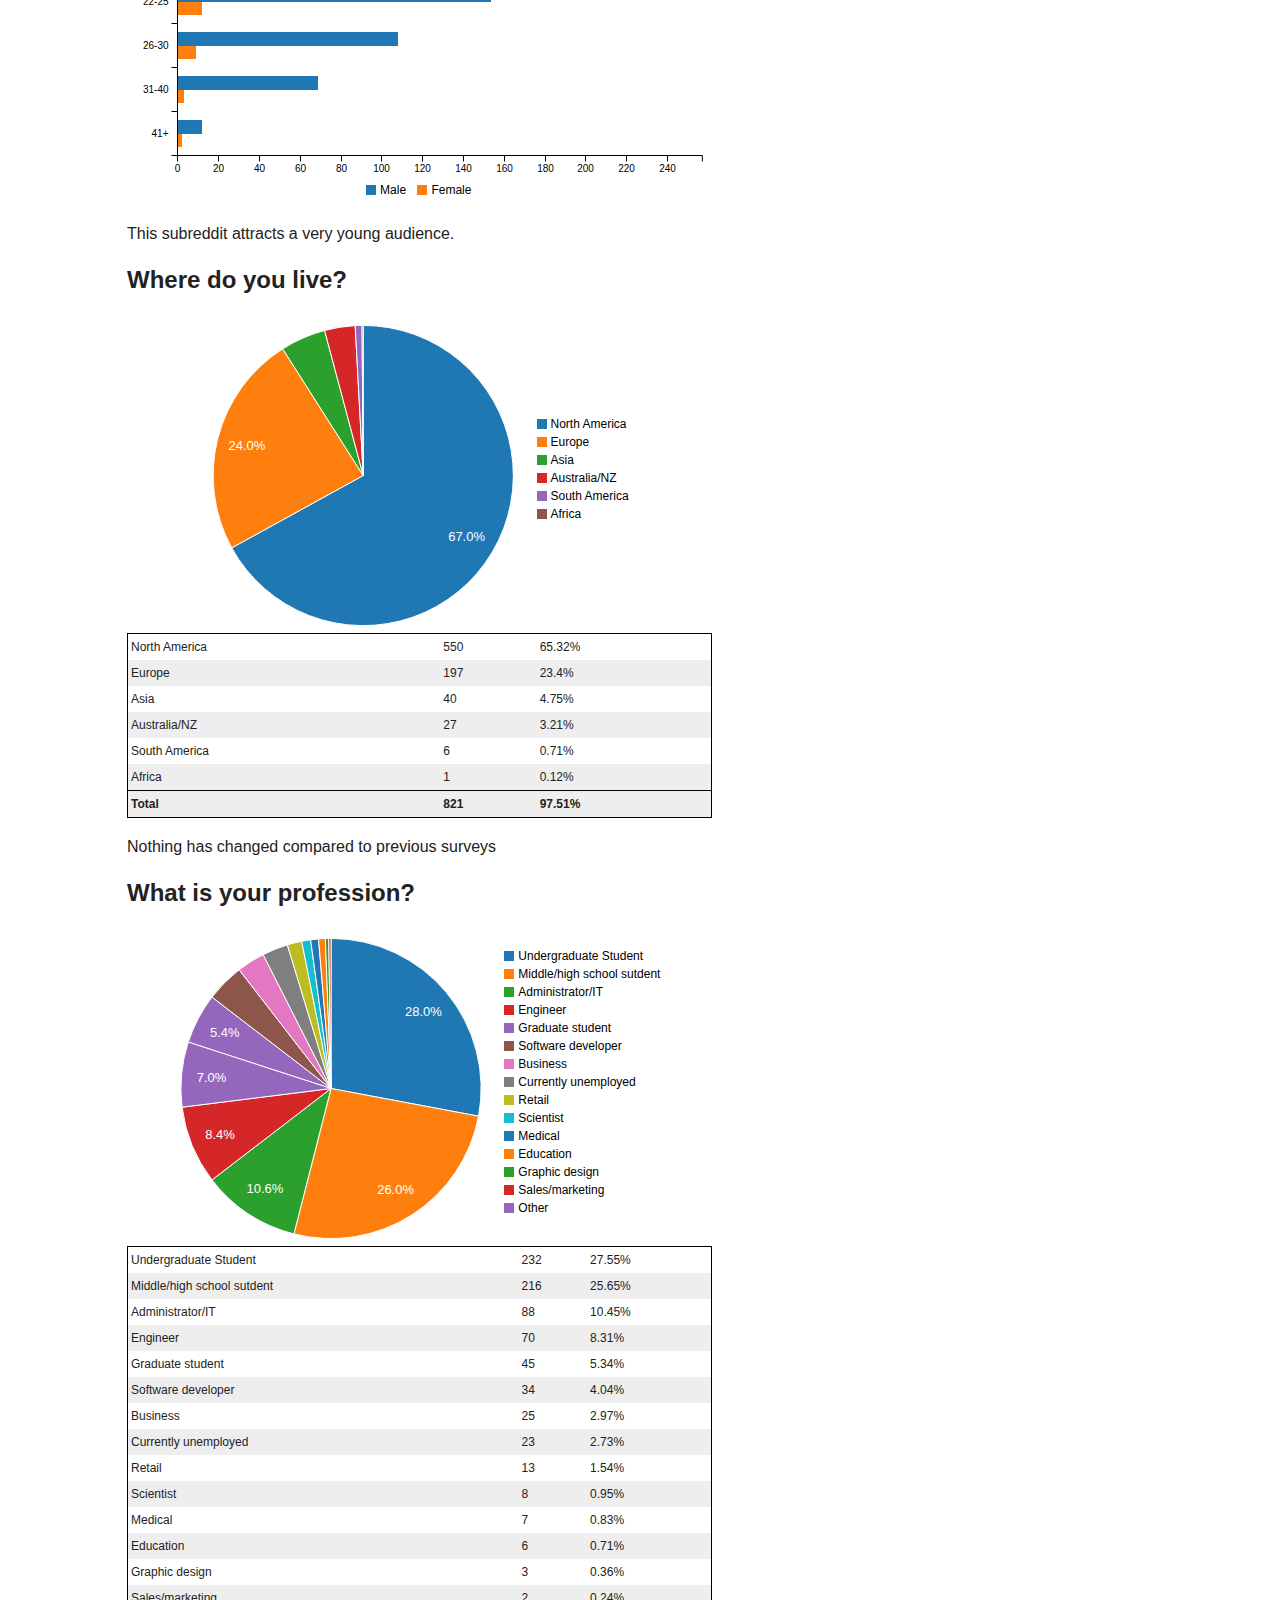
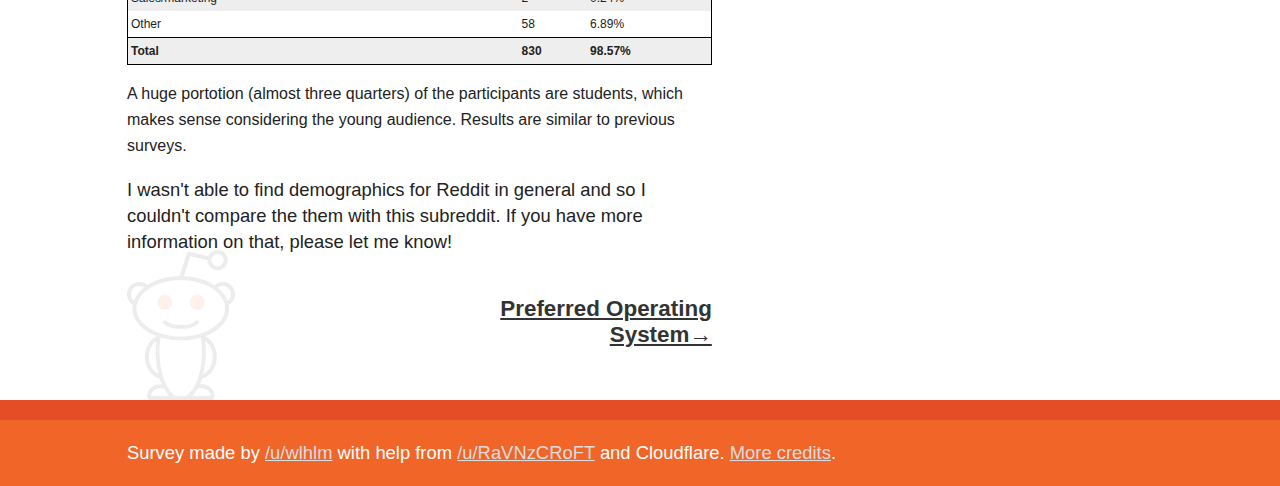
==== commit 114be35f: "Demographics: Rephrasing" ====
--- a/index.html
+++ b/index.html
@@ -55,7 +55,7 @@
                     <section>
 						<h2>What is your gender?</h2>
 						<div id="gender"></div>
-						<p>The gender distribution is hugely male dominated with a ratio of 18:1, which is no surprise to me. It's at least better than Geekhack's <a href="https://geekhack.org/index.php?action=stats">gender distribution</a> (30:1).</p>
+						<p>The gender distribution is hugely male dominated with a ratio of 18:1, which is no surprise to me. At least it's better than Geekhack's <a href="https://geekhack.org/index.php?action=stats">gender distribution</a> (30:1).</p>
 					</section>
 					<section>
 						<h2>What is your age?</h2>
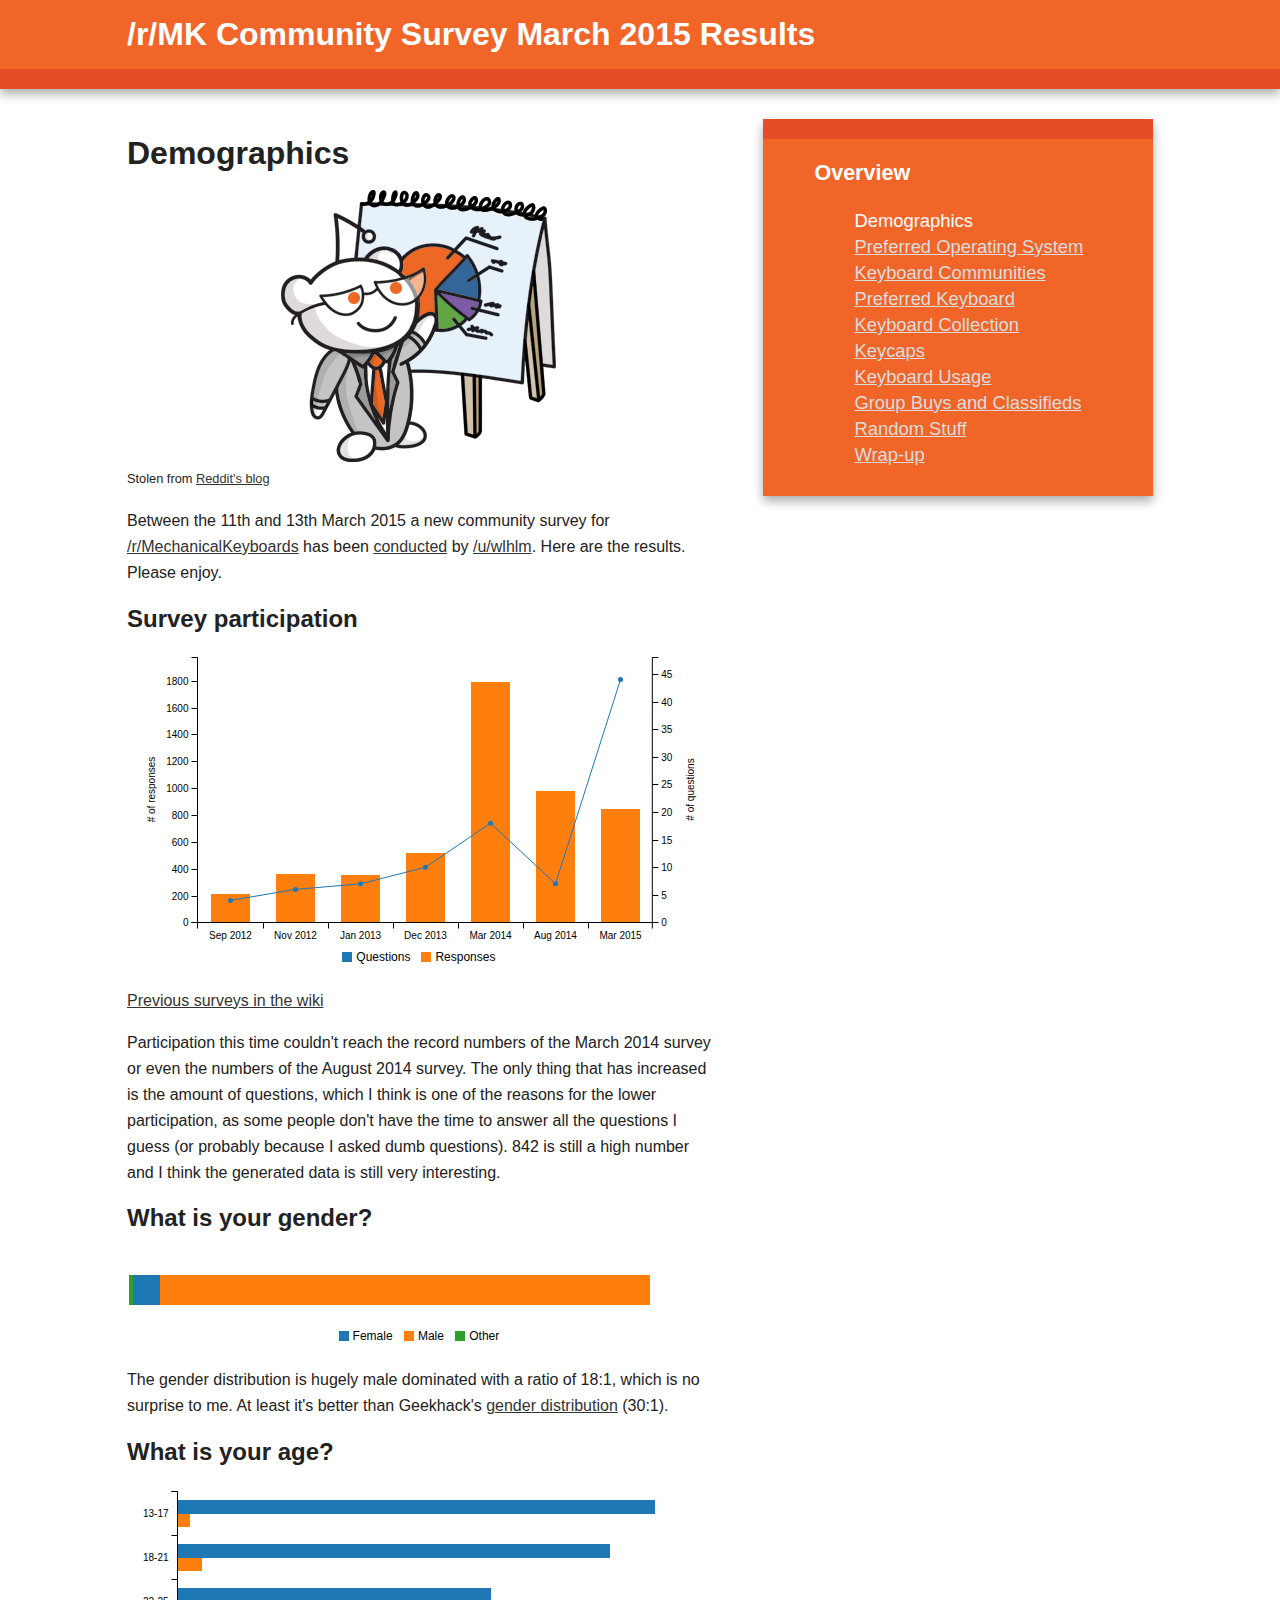
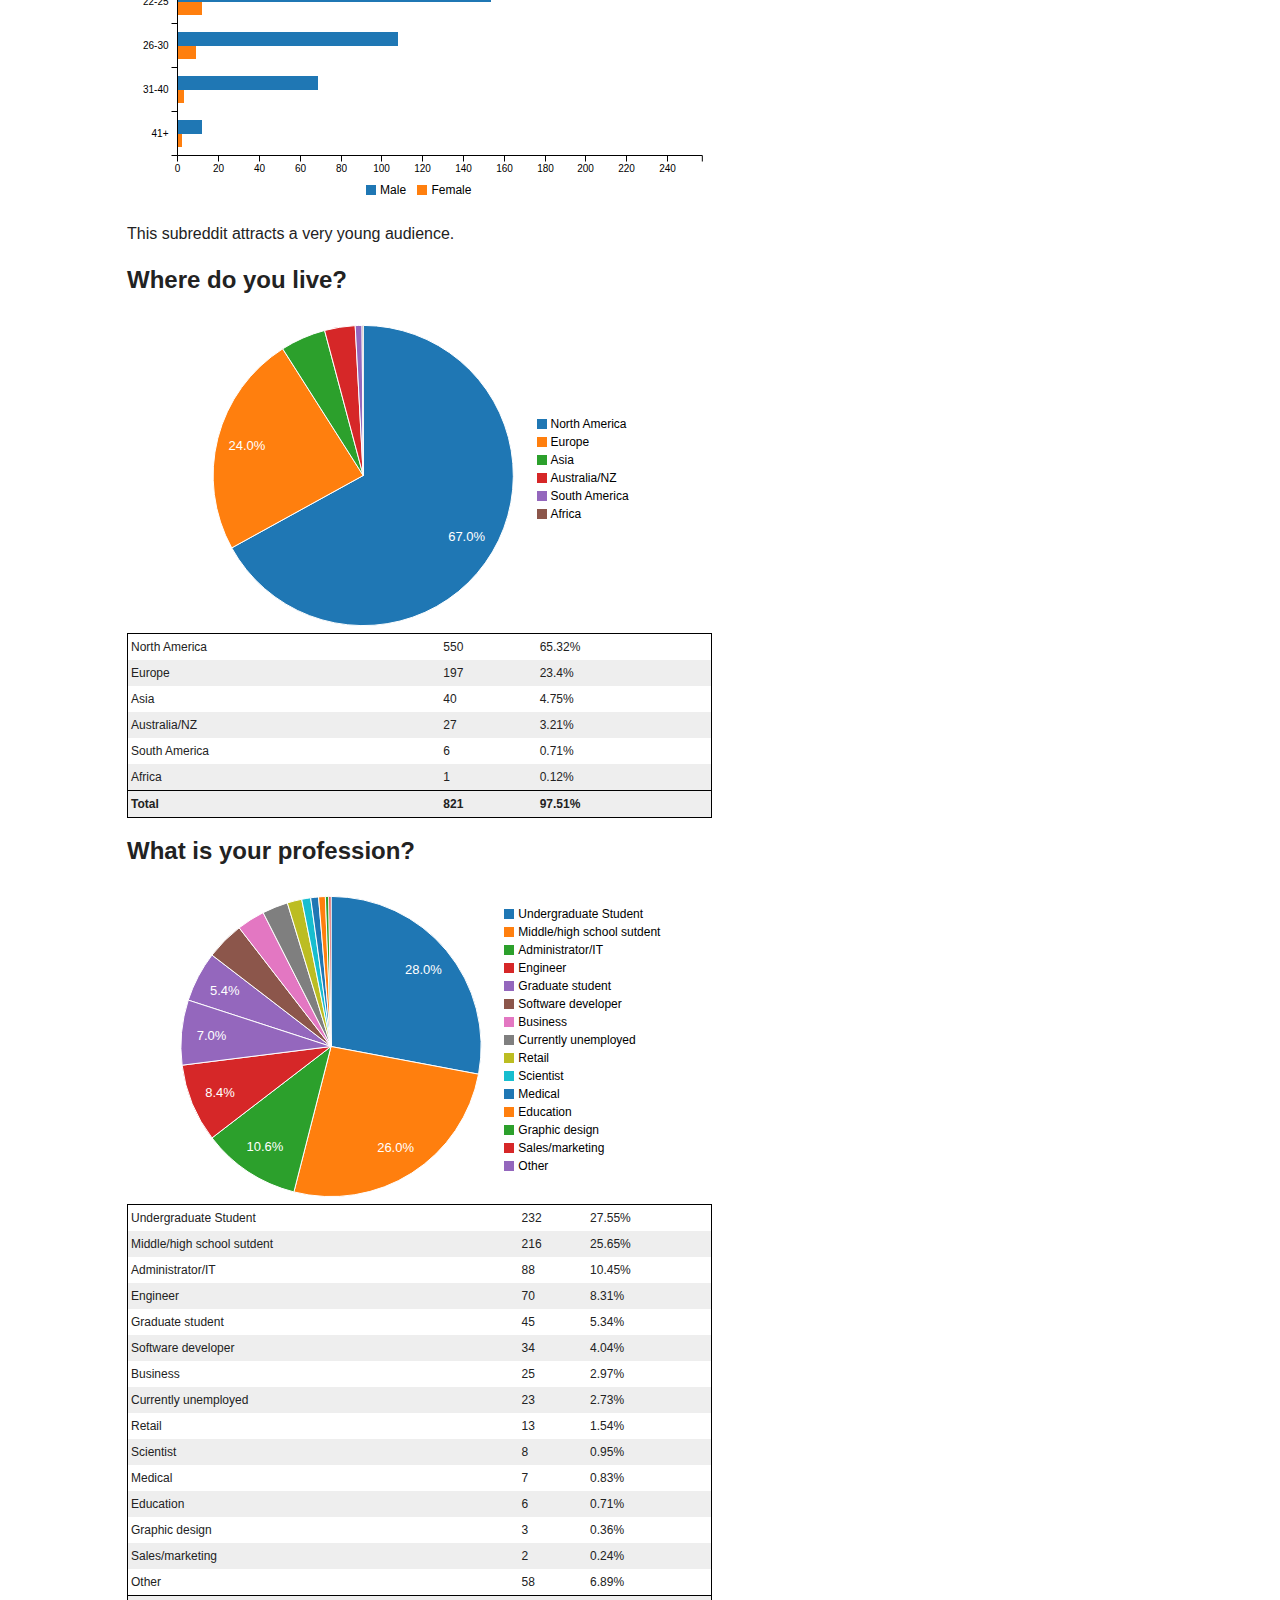
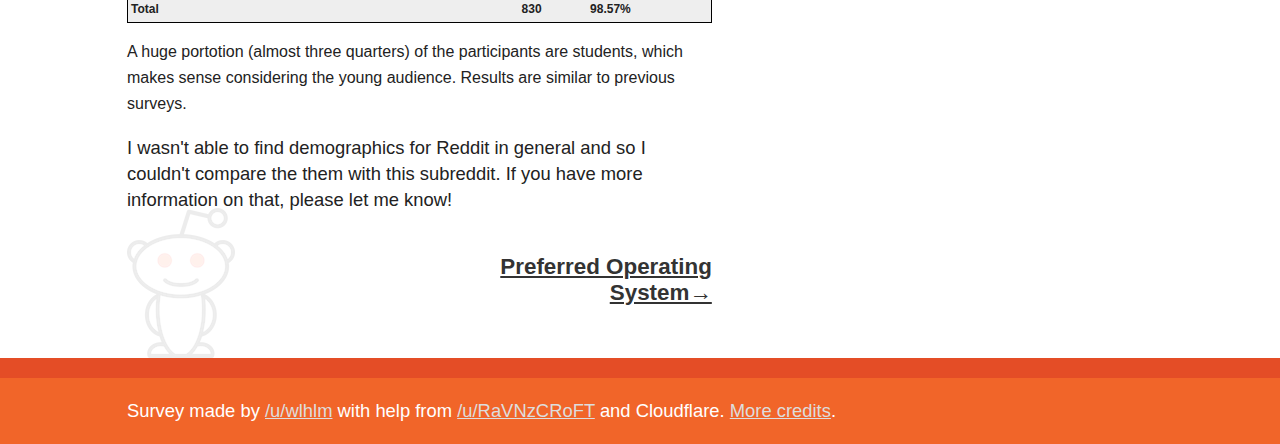
==== commit 24f294d0: "Demographics: Remove comment" ====
--- a/index.html
+++ b/index.html
@@ -65,7 +65,6 @@
 					<section>
 						<h2>Where do you live?</h2>
 						<div id="location"></div>
-						<p>Nothing has changed compared to previous surveys</p>
 					</section>
 					</section>
 						<h2>What is your profession?</h2>
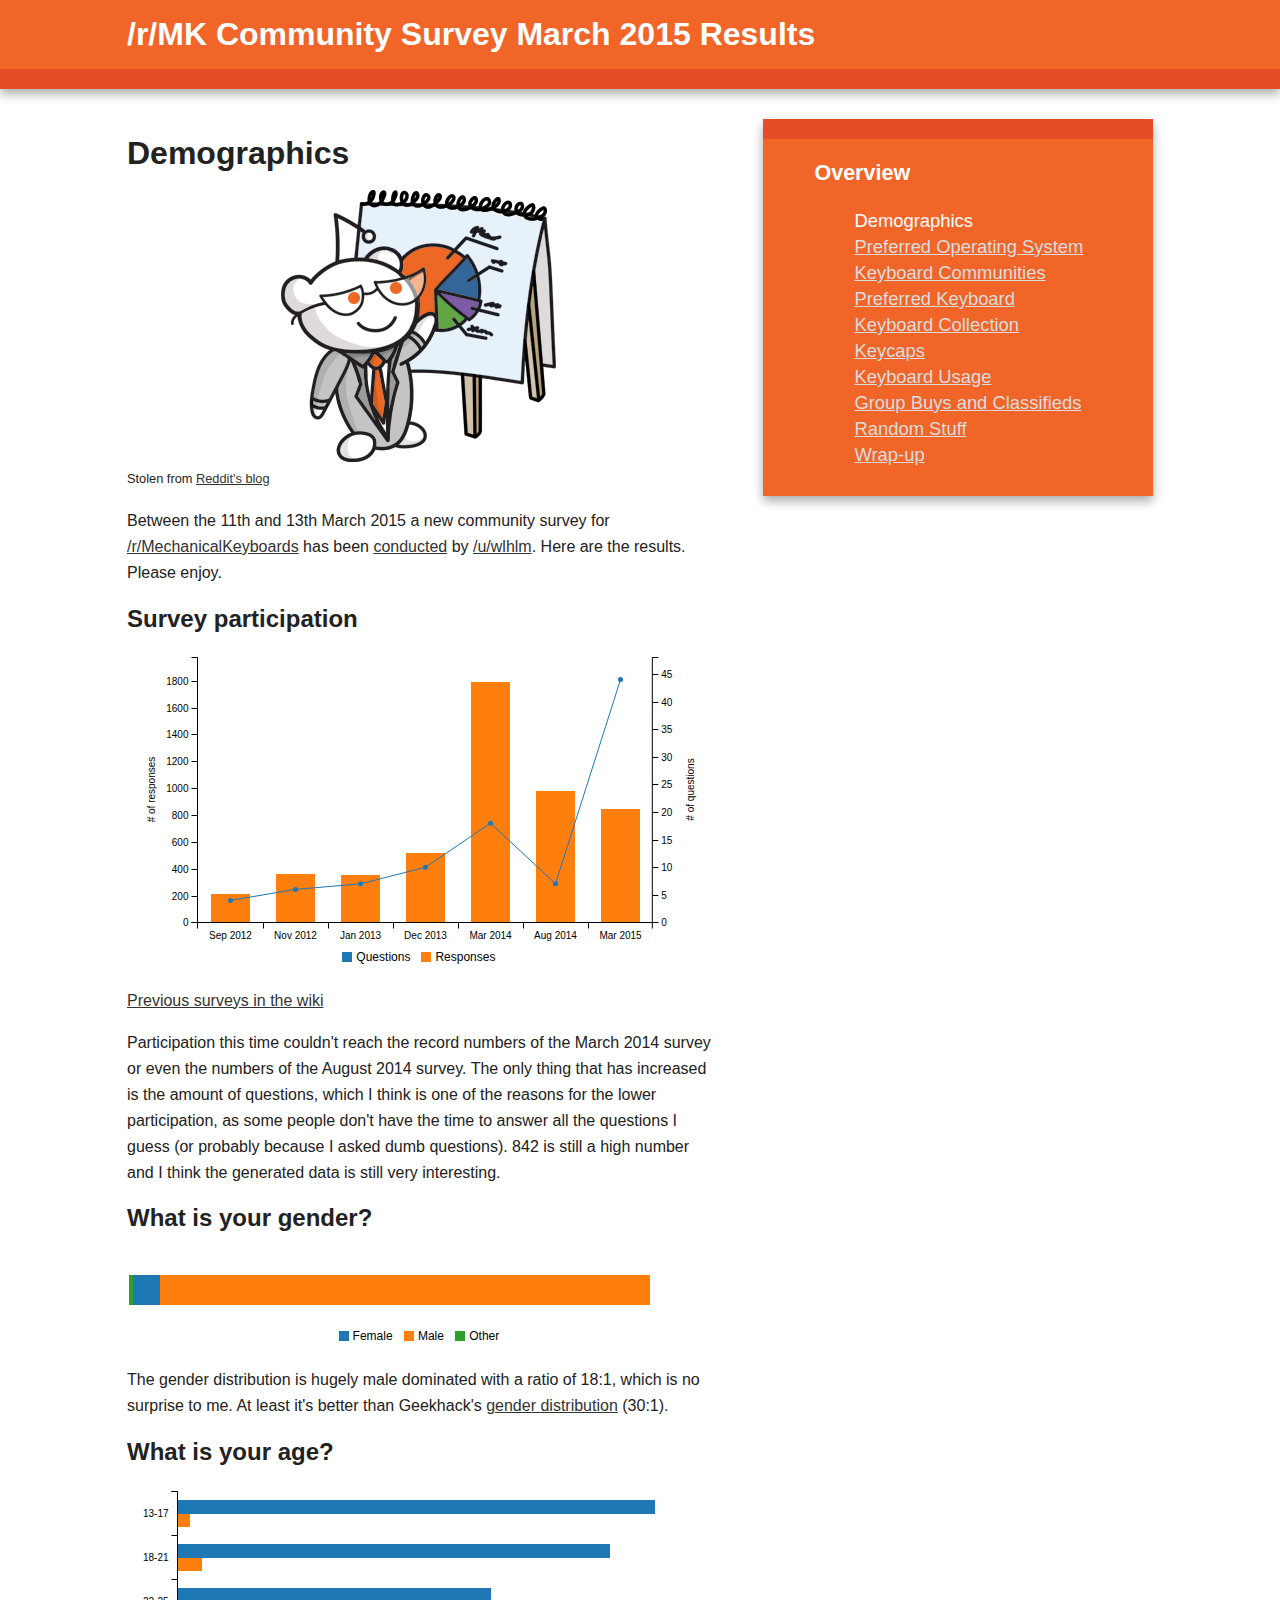
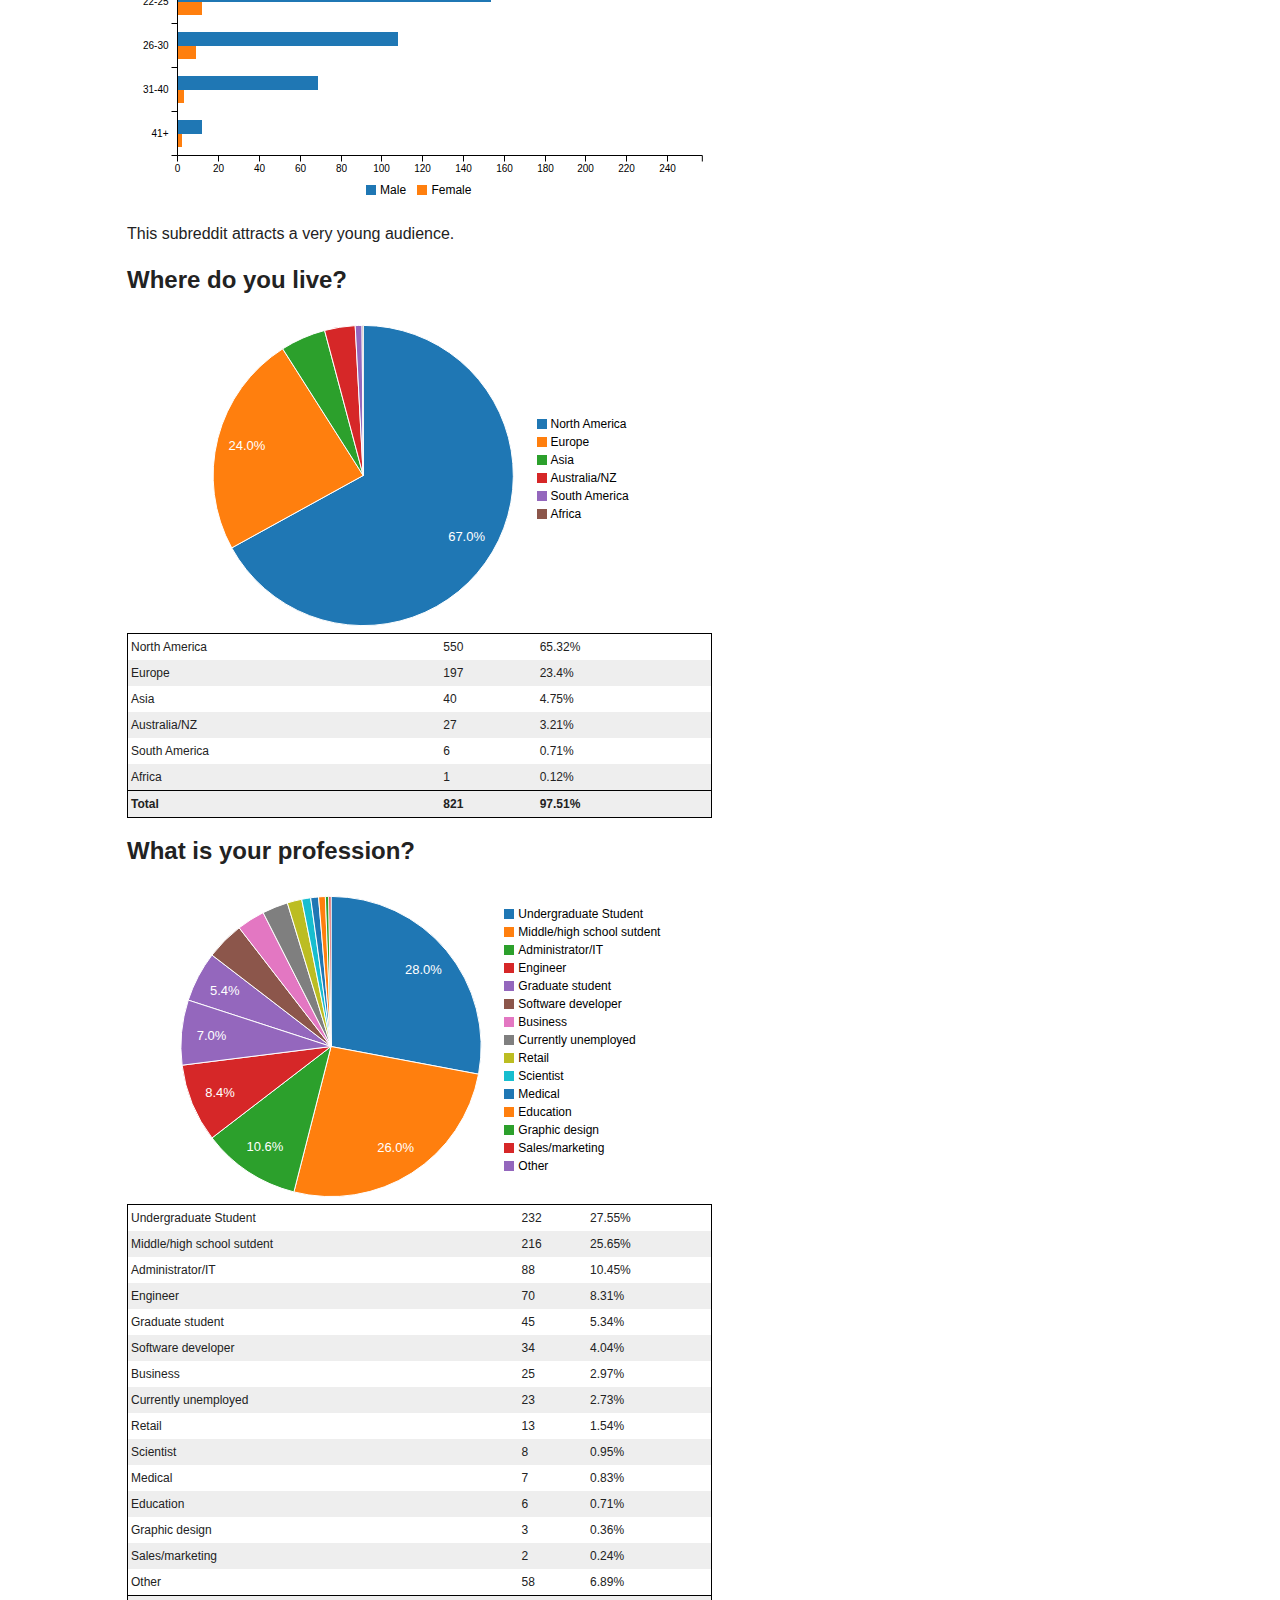
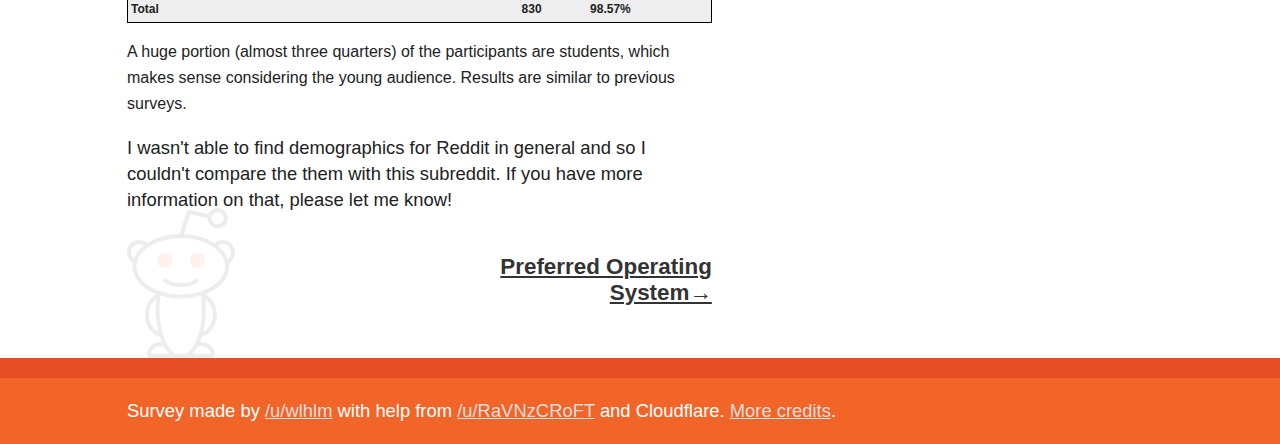
==== commit fa61a776: "Demographics: Fix typo" ====
--- a/index.html
+++ b/index.html
@@ -69,7 +69,7 @@
 					</section>
 						<h2>What is your profession?</h2>
 						<div id="profession"></div>
-						<p>A huge portotion (almost three quarters) of the participants are students, which makes sense considering the young audience. Results are similar to previous surveys.</p>
+						<p>A huge portion (almost three quarters) of the participants are students, which makes sense considering the young audience. Results are similar to previous surveys.</p>
                     </section>
                     <footer>
 						<p>I wasn't able to find demographics for Reddit in general and so I couldn't compare the them with this subreddit. If you have more information on that, please let me know!</p>
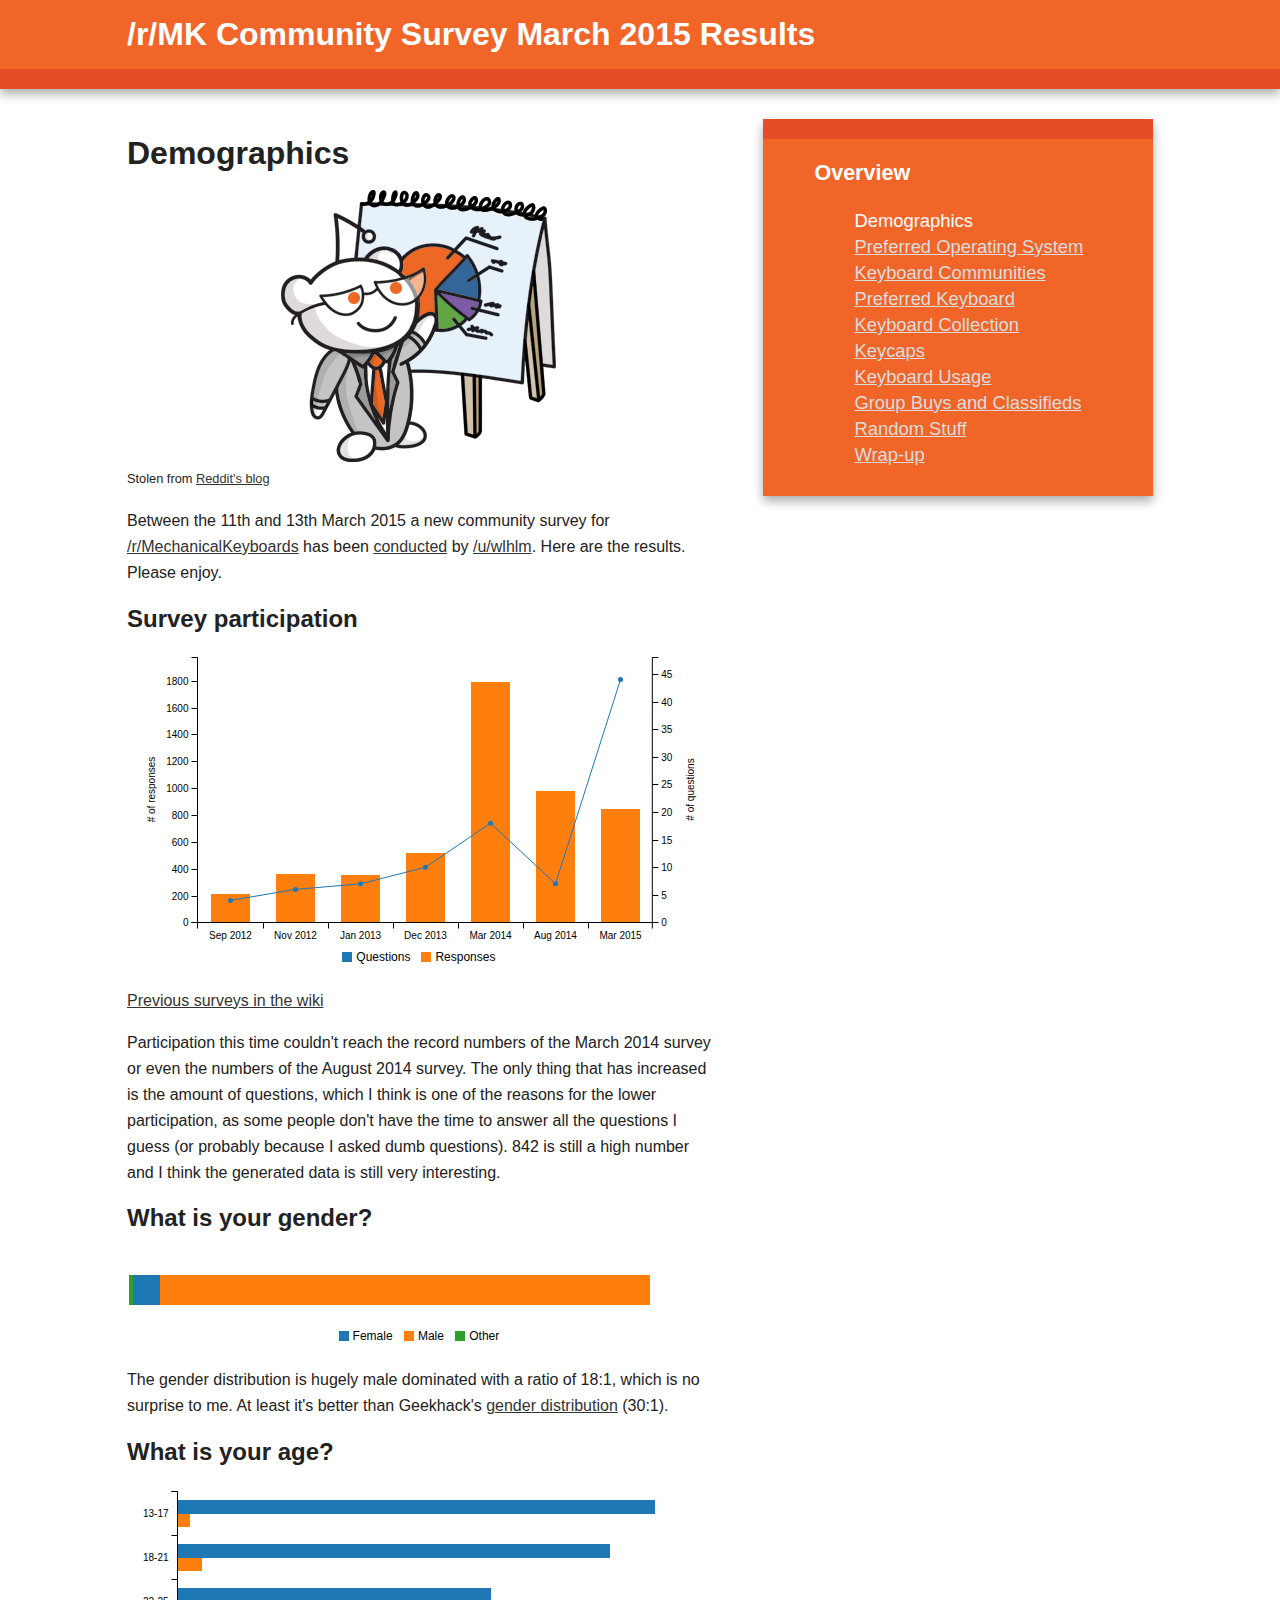
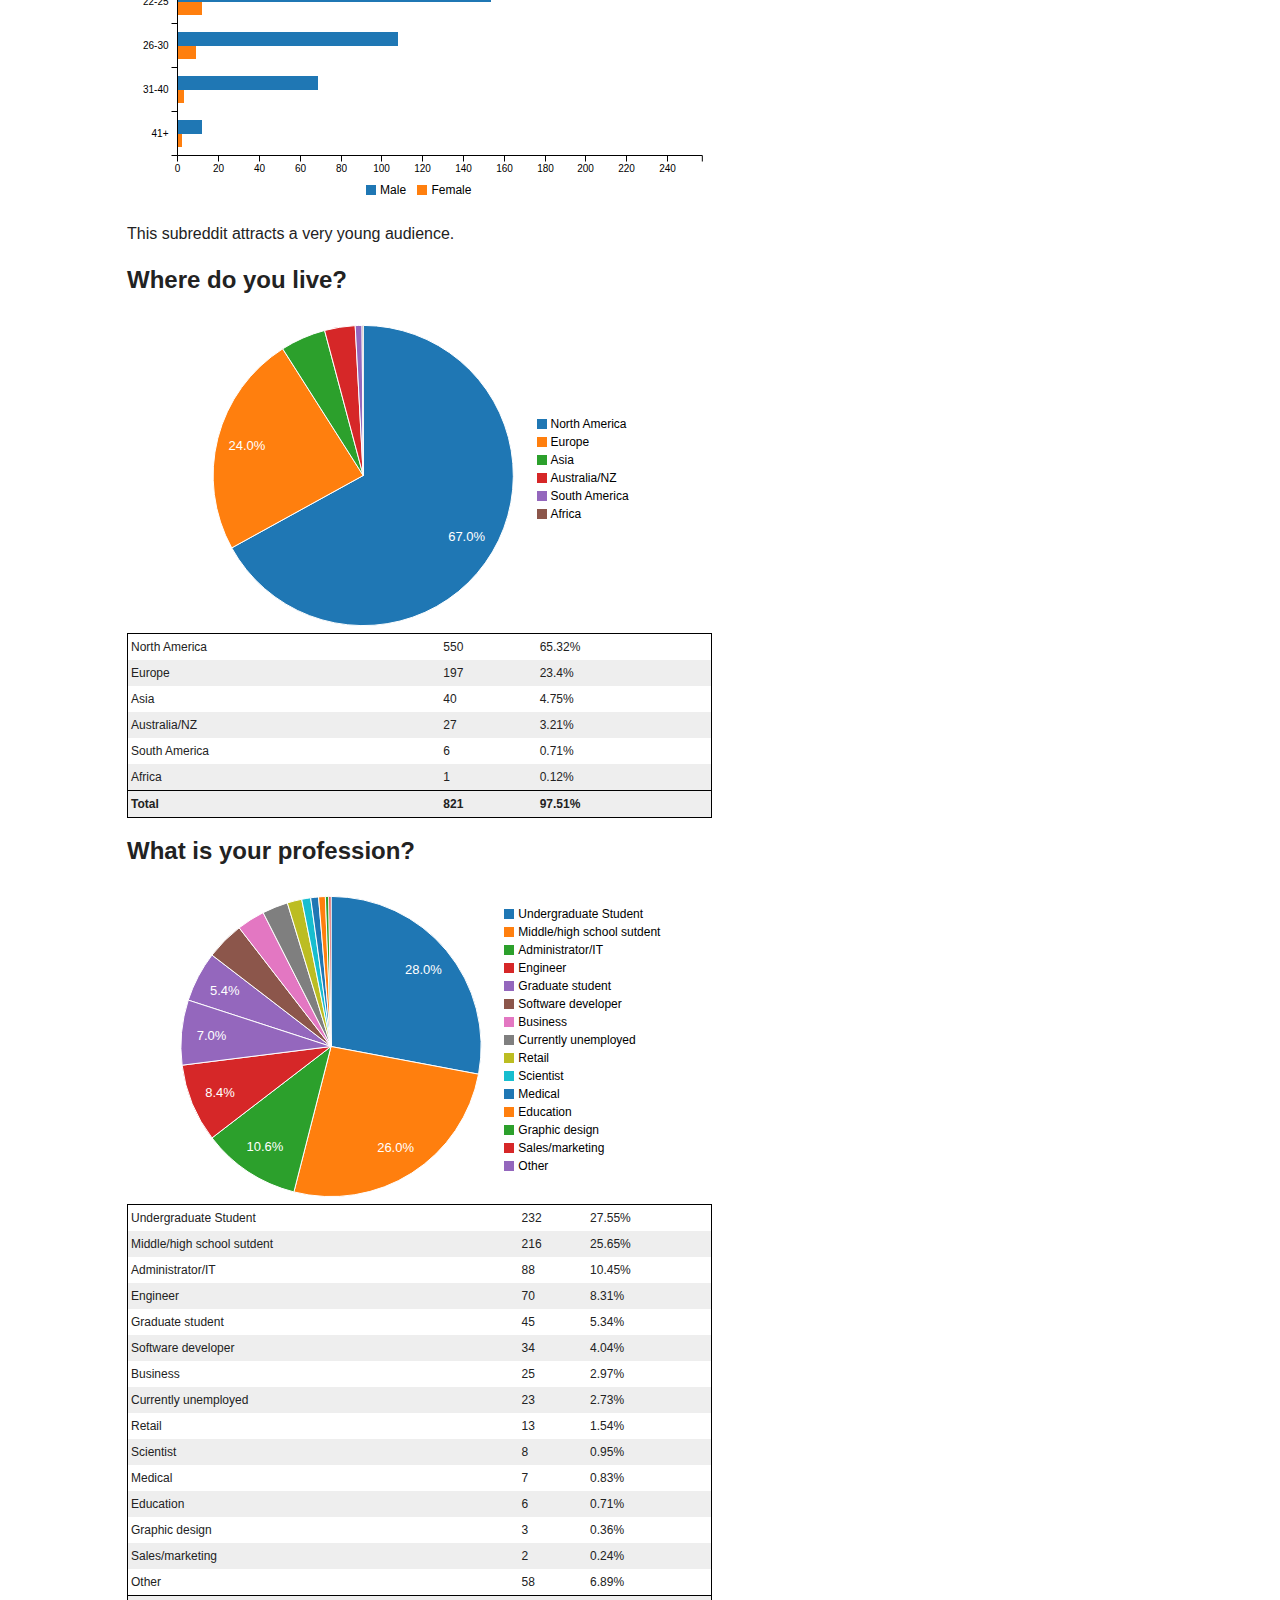
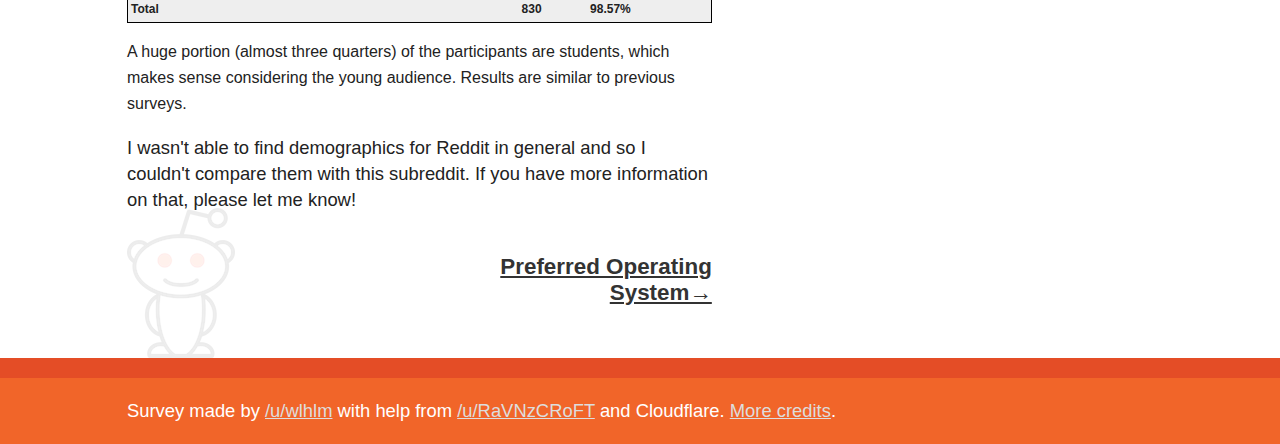
==== commit 786920a4: "Demographics: Fix typo" ====
--- a/index.html
+++ b/index.html
@@ -72,7 +72,7 @@
 						<p>A huge portion (almost three quarters) of the participants are students, which makes sense considering the young audience. Results are similar to previous surveys.</p>
                     </section>
                     <footer>
-						<p>I wasn't able to find demographics for Reddit in general and so I couldn't compare the them with this subreddit. If you have more information on that, please let me know!</p>
+						<p>I wasn't able to find demographics for Reddit in general and so I couldn't compare them with this subreddit. If you have more information on that, please let me know!</p>
                     </footer>
 					<div id="navigation" class="clearfix">
 						<p id="navigationright"><a href="os.html">Preferred Operating System→</a></p>
